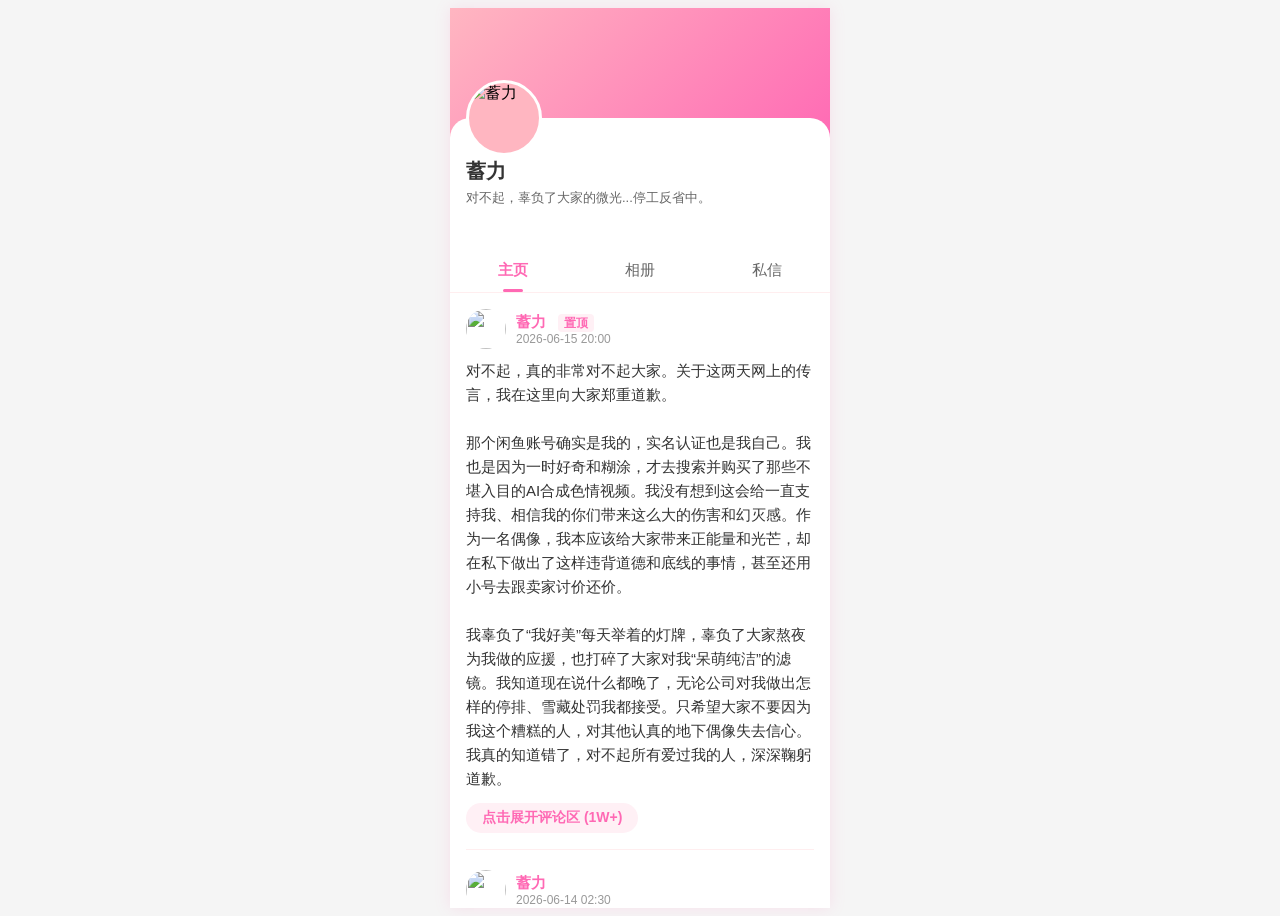
==== index.html @ 837186ea "Add files via upload" ====
<!DOCTYPE html>
<html lang="zh-CN">
<head>
<meta charset="UTF-8">
<meta name="viewport" content="width=device-width, initial-scale=1.0, maximum-scale=1.0, user-scalable=no">
<title>蓄力的微博 - 塌房记录</title>
<style>
    /* ================= CSS 重置与隔离 ================= */
    .xl-app * {
        box-sizing: border-box;
        margin: 0;
        padding: 0;
        font-family: -apple-system, BlinkMacSystemFont, "Segoe UI", Roboto, Helvetica, Arial, sans-serif;
        -webkit-tap-highlight-color: transparent;
    }

    body {
        background-color: #f5f5f5;
        display: flex;
        justify-content: center;
    }

    /* ================= 核心容器 ================= */
    .xl-app {
        width: 100%;
        max-width: 380px;
        min-width: 360px;
        height: 100vh;
        background-color: #ffffff;
        position: relative;
        overflow-y: auto;
        overflow-x: hidden;
        box-shadow: 0 0 15px rgba(255, 105, 180, 0.15);
    }

    /* 自定义滚动条 */
    .xl-app::-webkit-scrollbar {
        width: 6px;
    }
    .xl-app::-webkit-scrollbar-track {
        background: #fff0f5;
    }
    .xl-app::-webkit-scrollbar-thumb {
        background: #ffb6c1;
        border-radius: 4px;
    }

    /* 隐藏用于状态切换的 Radio */
    .xl-state-input {
        display: none;
    }

    /* ================= 头部信息 ================= */
    .xl-header {
        position: relative;
        background: linear-gradient(135deg, #ffb6c1, #ff69b4);
        height: 140px;
    }
    .xl-profile-info {
        padding: 0 16px;
        position: relative;
        top: -30px;
        background: #fff;
        border-radius: 20px 20px 0 0;
        padding-top: 40px;
    }
    .xl-avatar {
        width: 76px;
        height: 76px;
        border-radius: 50%;
        border: 3px solid #fff;
        position: absolute;
        top: -38px;
        left: 16px;
        object-fit: cover;
        background-color: #ffb6c1;
    }
    .xl-name {
        font-size: 20px;
        font-weight: bold;
        color: #333;
        margin-bottom: 4px;
    }
    .xl-bio {
        font-size: 13px;
        color: #666;
        margin-bottom: 12px;
    }

    /* ================= 导航栏 ================= */
    .xl-nav {
        display: flex;
        border-bottom: 1px solid #ffeeef;
        position: sticky;
        top: 0;
        background: #fff;
        z-index: 100;
    }
    .xl-nav label {
        flex: 1;
        text-align: center;
        padding: 12px 0;
        font-size: 15px;
        color: #666;
        cursor: pointer;
        position: relative;
    }
    
    /* Tab 切换逻辑 */
    #xl-tab-home:checked ~ .xl-nav label[for="xl-tab-home"],
    #xl-tab-gallery:checked ~ .xl-nav label[for="xl-tab-gallery"],
    #xl-tab-dms:checked ~ .xl-nav label[for="xl-tab-dms"] {
        color: #ff69b4;
        font-weight: bold;
    }
    #xl-tab-home:checked ~ .xl-nav label[for="xl-tab-home"]::after,
    #xl-tab-gallery:checked ~ .xl-nav label[for="xl-tab-gallery"]::after,
    #xl-tab-dms:checked ~ .xl-nav label[for="xl-tab-dms"]::after {
        content: '';
        position: absolute;
        bottom: 0;
        left: 50%;
        transform: translateX(-50%);
        width: 20px;
        height: 3px;
        background-color: #ff69b4;
        border-radius: 2px;
    }

    .xl-view { display: none; padding: 16px; }
    #xl-tab-home:checked ~ .xl-view-home { display: block; }
    #xl-tab-gallery:checked ~ .xl-view-gallery { display: block; }
    #xl-tab-dms:checked ~ .xl-view-dms { display: block; }

    /* ================= 帖子样式 ================= */
    .xl-post {
        margin-bottom: 20px;
        border-bottom: 1px solid #ffeeef;
        padding-bottom: 16px;
    }
    .xl-post-header {
        display: flex;
        align-items: center;
        margin-bottom: 10px;
    }
    .xl-post-avatar {
        width: 40px;
        height: 40px;
        border-radius: 50%;
        margin-right: 10px;
        object-fit: cover;
    }
    .xl-post-meta {
        display: flex;
        flex-direction: column;
    }
    .xl-post-name {
        font-size: 15px;
        font-weight: bold;
        color: #ff69b4;
    }
    .xl-post-time {
        font-size: 12px;
        color: #999;
    }
    .xl-post-top-tag {
        color: #ff69b4;
        font-size: 12px;
        background: #fff0f5;
        padding: 2px 6px;
        border-radius: 4px;
        margin-left: 8px;
    }
    .xl-post-content {
        font-size: 15px;
        color: #333;
        line-height: 1.6;
        margin-bottom: 12px;
        white-space: pre-wrap;
    }

    /* ================= 评论区样式 ================= */
    .xl-comments-wrapper {
        margin-top: 10px;
    }
    .xl-comments-wrapper summary {
        display: inline-block;
        color: #ff69b4;
        font-size: 14px;
        cursor: pointer;
        list-style: none;
        padding: 6px 16px;
        background: #fff0f5;
        border-radius: 15px;
        font-weight: bold;
    }
    .xl-comments-wrapper summary::-webkit-details-marker {
        display: none;
    }
    .xl-comment-list {
        margin-top: 12px;
        background: #fafafa;
        border-radius: 8px;
        padding: 12px;
    }
    .xl-comment-item {
        display: flex;
        margin-bottom: 12px;
    }
    .xl-comment-item:last-child {
        margin-bottom: 0;
    }
    .xl-c-avatar {
        width: 32px;
        height: 32px;
        border-radius: 50%;
        margin-right: 8px;
        flex-shrink: 0;
    }
    .xl-c-content {
        flex: 1;
    }
    .xl-c-name {
        font-size: 13px;
        color: #555;
        font-weight: bold;
        margin-bottom: 4px;
    }
    .xl-c-text {
        font-size: 14px;
        color: #333;
        line-height: 1.4;
    }
    .xl-c-reply {
        margin-top: 6px;
        background: #fff;
        padding: 8px;
        border-radius: 6px;
        border-left: 3px solid #ffb6c1;
    }
    .xl-c-reply-name {
        font-size: 12px;
        color: #ff69b4;
        font-weight: bold;
    }
    .xl-c-reply-text {
        font-size: 13px;
        color: #444;
    }
    
    /* 粉丝头像颜色 */
    .xl-bg-1 { background-color: #ff9999; }
    .xl-bg-2 { background-color: #99ccff; }
    .xl-bg-3 { background-color: #cc99ff; }
    .xl-bg-4 { background-color: #99ffcc; }
    .xl-bg-5 { background-color: #ffcc99; }
    .xl-bg-6 { background-color: #ff99cc; }
    .xl-bg-7 { background-color: #c0c0c0; }

    /* ================= 相册样式 ================= */
    .xl-gallery-grid {
        display: grid;
        grid-template-columns: repeat(2, 1fr);
        gap: 10px;
    }
    .xl-gallery-img {
        width: 100%;
        aspect-ratio: 1 / 1;
        object-fit: cover;
        border-radius: 8px;
        box-shadow: 0 2px 5px rgba(0,0,0,0.1);
    }

    /* ================= 私信样式 ================= */
    .xl-dm-list {
        display: flex;
        flex-direction: column;
        gap: 16px;
    }
    .xl-dm-item {
        display: flex;
        align-items: flex-start;
    }
    .xl-dm-avatar {
        width: 40px;
        height: 40px;
        border-radius: 50%;
        margin-right: 12px;
        flex-shrink: 0;
    }
    .xl-dm-bubble {
        background: #fff0f5;
        padding: 10px 14px;
        border-radius: 0 16px 16px 16px;
        font-size: 14px;
        color: #333;
        max-width: 80%;
        line-height: 1.5;
        word-break: break-all;
    }
    .xl-dm-name {
        font-size: 12px;
        color: #999;
        margin-bottom: 4px;
    }
</style>
</head>
<body>

<div class="xl-app">
    <!-- 状态控制 (无JS实现Tab) -->
    <input type="radio" name="xl-tab" id="xl-tab-home" class="xl-state-input" checked>
    <input type="radio" name="xl-tab" id="xl-tab-gallery" class="xl-state-input">
    <input type="radio" name="xl-tab" id="xl-tab-dms" class="xl-state-input">

    <!-- 头部 -->
    <header class="xl-header"></header>
    <div class="xl-profile-info">
        <img src="https://i.postimg.cc/mrmx6s3d/IMG-1349.jpg" alt="蓄力" class="xl-avatar">
        <div class="xl-name">蓄力</div>
        <div class="xl-bio">对不起，辜负了大家的微光...停工反省中。</div>
    </div>

    <!-- 导航 -->
    <nav class="xl-nav">
        <label for="xl-tab-home">主页</label>
        <label for="xl-tab-gallery">相册</label>
        <label for="xl-tab-dms">私信</label>
    </nav>

    <!-- ================= 主页视图 ================= -->
    <main class="xl-view xl-view-home">
        
        <!-- 帖子 1 (置顶：正式道歉) -->
        <article class="xl-post">
            <div class="xl-post-header">
                <img src="https://i.postimg.cc/mrmx6s3d/IMG-1349.jpg" class="xl-post-avatar">
                <div class="xl-post-meta">
                    <div class="xl-post-name">蓄力 <span class="xl-post-top-tag">置顶</span></div>
                    <div class="xl-post-time">2026-06-15 20:00</div>
                </div>
            </div>
            <div class="xl-post-content">对不起，真的非常对不起大家。关于这两天网上的传言，我在这里向大家郑重道歉。

那个闲鱼账号确实是我的，实名认证也是我自己。我也是因为一时好奇和糊涂，才去搜索并购买了那些不堪入目的AI合成色情视频。我没有想到这会给一直支持我、相信我的你们带来这么大的伤害和幻灭感。作为一名偶像，我本应该给大家带来正能量和光芒，却在私下做出了这样违背道德和底线的事情，甚至还用小号去跟卖家讨价还价。

我辜负了“我好美”每天举着的灯牌，辜负了大家熬夜为我做的应援，也打碎了大家对我“呆萌纯洁”的滤镜。我知道现在说什么都晚了，无论公司对我做出怎样的停排、雪藏处罚我都接受。只希望大家不要因为我这个糟糕的人，对其他认真的地下偶像失去信心。我真的知道错了，对不起所有爱过我的人，深深鞠躬道歉。</div>
            <details class="xl-comments-wrapper">
                <summary>点击展开评论区 (1W+)</summary>
                <div class="xl-comment-list">
                    <div class="xl-comment-item"><div class="xl-c-avatar xl-bg-1"></div><div class="xl-c-content"><div class="xl-c-name">我好美</div><div class="xl-c-text">我真的要吐了。我在你身上花了几万块打投买周边，你用我给的钱去闲鱼买AI黄片？你对得起我一口一个“女儿”地叫你吗？！退钱！</div>
                        <div class="xl-c-reply"><div class="xl-c-reply-name">蓄力 回复：</div><div class="xl-c-reply-text">对不起妈妈...对不起...你要骂我怎么骂都行，不要气坏了身体。</div></div>
                    </div></div>
                    <div class="xl-comment-item"><div class="xl-c-avatar xl-bg-2"></div><div class="xl-c-content"><div class="xl-c-name">水青青</div><div class="xl-c-text">落差太大了。台上说着最纯情的话，台下在闲鱼买那种东西还跟人说“有没有更刺激的”。蓄力，你让我觉得很陌生，我们就到此为止吧。</div>
                        <div class="xl-c-reply"><div class="xl-c-reply-name">蓄力 回复：</div><div class="xl-c-reply-text">青青别走好不好...我真的只是一时糊涂，求求你们再给我一次机会...</div></div>
                    </div></div>
                    <div class="xl-comment-item"><div class="xl-c-avatar xl-bg-3"></div><div class="xl-c-content"><div class="xl-c-name">少娚逼</div><div class="xl-c-text">哎哟老婆，其实买点这种东西也没啥，食色性也嘛！你买了啥发我一份呗，咱们一起探讨探讨？嘿嘿嘿。</div></div></div>
                    <div class="xl-comment-item"><div class="xl-c-avatar xl-bg-4"></div><div class="xl-c-content"><div class="xl-c-name">我想你的时候也掉眼泪了呀</div><div class="xl-c-text">我看着你以前写的那些小作文，我现在真的眼泪掉下来了。原来都是假的，你的真诚和干净全都是演出来的，太恶心了。</div></div></div>
                    <div class="xl-comment-item"><div class="xl-c-avatar xl-bg-5"></div><div class="xl-c-content"><div class="xl-c-name">吃瓜群众</div><div class="xl-c-text">哈哈哈哈年度最大笑话：呆萌地下小偶像深夜闲鱼狂购AI小黄片。</div></div></div>
                    <div class="xl-comment-item"><div class="xl-c-avatar xl-bg-6"></div><div class="xl-c-content"><div class="xl-c-name">路人甲</div><div class="xl-c-text">这人设崩塌得够彻底的，建议直接转型去暗黑界出道吧，反正都喜欢这口。</div></div></div>
                    <div class="xl-comment-item"><div class="xl-c-avatar xl-bg-7"></div><div class="xl-c-content"><div class="xl-c-name">影子</div><div class="xl-c-text">我就说我上次在地铁上看到你在看什么奇怪的视频，原来是自己花钱买的啊？你平时装得多清纯，骨子里就有多烂。</div></div></div>
                    <div class="xl-comment-item"><div class="xl-c-avatar xl-bg-1"></div><div class="xl-c-content"><div class="xl-c-name">曾经爱过</div><div class="xl-c-text">昨天还在为你打榜，今天你给我看这个。取关了，江湖不见。</div></div></div>
                    <div class="xl-comment-item"><div class="xl-c-avatar xl-bg-2"></div><div class="xl-c-content"><div class="xl-c-name">偶像观察员</div><div class="xl-c-text">买违禁色情物品，这已经不仅仅是偶像失格了，是在违法的边缘试探。封杀吧。</div></div></div>
                    <div class="xl-comment-item"><div class="xl-c-avatar xl-bg-3"></div><div class="xl-c-content"><div class="xl-c-name">大无语事件</div><div class="xl-c-text">还好奇？都连着买了三次不同的资源包了，这叫好奇？编借口也编得像样点。</div>
                        <div class="xl-c-reply"><div class="xl-c-reply-name">蓄力 回复：</div><div class="xl-c-reply-text">我不反驳了，都是我的错，我接受所有的批评。</div></div>
                    </div></div>
                </div>
            </details>
        </article>

        <!-- 帖子 2 (深夜崩溃) -->
        <article class="xl-post">
            <div class="xl-post-header">
                <img src="https://i.postimg.cc/mrmx6s3d/IMG-1349.jpg" class="xl-post-avatar">
                <div class="xl-post-meta">
                    <div class="xl-post-name">蓄力</div>
                    <div class="xl-post-time">2026-06-14 02:30</div>
                </div>
            </div>
            <div class="xl-post-content">这两天我把自己死死地关在房间里，看着后台不断掉落的粉丝数，看着私信里大家对我的失望和谩骂，眼泪根本止不住。我知道这一切都是我咎由自取，是我亲手毁了我们之间的约定，把自己的前途作没了。

我看着墙上贴满的大家写给我的信，看着那些说要“永远双向奔赴”、“你最纯洁”的字眼，我觉得自己简直是个不可原谅的罪人。为什么我会因为那一瞬间的好奇心，犯下这么愚蠢、这么丢人的错误？如果能重来一次，我宁愿把闲鱼卸载一万遍，也绝对不会点开那个卖家的链接。我现在连看镜子里的自己都觉得恶心，真的对不起，我还配做你们的蓄力吗？</div>
            <details class="xl-comments-wrapper">
                <summary>点击展开评论区 (8000+)</summary>
                <div class="xl-comment-list">
                    <div class="xl-comment-item"><div class="xl-c-avatar xl-bg-1"></div><div class="xl-c-content"><div class="xl-c-name">我好美</div><div class="xl-c-text">别卖惨了！你哭是因为觉得抱歉，还是因为事情败露赚不到钱了？我现在回想我夸你纯洁我都觉得反胃。</div></div></div>
                    <div class="xl-comment-item"><div class="xl-c-avatar xl-bg-4"></div><div class="xl-c-content"><div class="xl-c-name">我想你的时候也掉眼泪了呀</div><div class="xl-c-text">你已经不配了。别拿我们的信来道德绑架了，把信烧了吧，留着嫌脏。</div>
                        <div class="xl-c-reply"><div class="xl-c-reply-name">蓄力 回复：</div><div class="xl-c-reply-text">不要...我会好好收着的，这是我唯一剩下的东西了...对不起...</div></div>
                    </div></div>
                    <div class="xl-comment-item"><div class="xl-c-avatar xl-bg-2"></div><div class="xl-c-content"><div class="xl-c-name">水青青</div><div class="xl-c-text">别哭了，自己做的事自己承担后果，成年人了该懂点事了。</div></div></div>
                    <div class="xl-comment-item"><div class="xl-c-avatar xl-bg-3"></div><div class="xl-c-content"><div class="xl-c-name">少娚逼</div><div class="xl-c-text">老婆别哭！我不嫌弃你！大不了以后不当偶像了，跟我过呗，我养你啊！</div></div></div>
                    <div class="xl-comment-item"><div class="xl-c-avatar xl-bg-5"></div><div class="xl-c-content"><div class="xl-c-name">看热闹不嫌事大</div><div class="xl-c-text">早知今日何必当初，买资源的时候不挺开心的吗？还给卖家五星好评呢。</div>
                        <div class="xl-c-reply"><div class="xl-c-reply-name">蓄力 回复：</div><div class="xl-c-reply-text">别说了求求你别说了...</div></div>
                    </div></div>
                    <div class="xl-comment-item"><div class="xl-c-avatar xl-bg-6"></div><div class="xl-c-content"><div class="xl-c-name">无语子</div><div class="xl-c-text">真是小刀扎屁股，开了眼了。追星这么多年第一次见因为买黄片塌房的爱豆。</div></div></div>
                    <div class="xl-comment-item"><div class="xl-c-avatar xl-bg-7"></div><div class="xl-c-content"><div class="xl-c-name">尾行者</div><div class="xl-c-text">你现在哭的样子一定很可怜，真想亲眼看看。门锁好哦。</div></div></div>
                    <div class="xl-comment-item"><div class="xl-c-avatar xl-bg-1"></div><div class="xl-c-content"><div class="xl-c-name">脱粉回踩第一人</div><div class="xl-c-text">不仅卸载闲鱼，你干脆把微博也卸载退圈吧，看到你就觉得膈应。</div></div></div>
                    <div class="xl-comment-item"><div class="xl-c-avatar xl-bg-2"></div><div class="xl-c-content"><div class="xl-c-name">路过</div><div class="xl-c-text">鳄鱼的眼泪罢了，被抓包了才知道错，没被发现估计还在偷偷买。</div></div></div>
                    <div class="xl-comment-item"><div class="xl-c-avatar xl-bg-3"></div><div class="xl-c-content"><div class="xl-c-name">理智吃瓜</div><div class="xl-c-text">所以到底买的谁的AI换脸视频？有没有知情人透露一下？</div></div></div>
                </div>
            </details>
        </article>

        <!-- 帖子 3 (早期的辟谣挣扎 - 沦为笑柄) -->
        <article class="xl-post">
            <div class="xl-post-header">
                <img src="https://i.postimg.cc/mrmx6s3d/IMG-1349.jpg" class="xl-post-avatar">
                <div class="xl-post-meta">
                    <div class="xl-post-name">蓄力</div>
                    <div class="xl-post-time">2026-06-13 10:15</div>
                </div>
            </div>
            <div class="xl-post-content">大家不要相信网上的谣言！！那个闲鱼账号虽然是我的手机号注册的，但早就借给以前的一个素人朋友用了，我根本不知道他在上面买了什么！

我每天都在练习室练舞练到半夜，连睡觉的时间都不够，哪里有闲情逸致去买那种什么违规的AI视频啊！请大家相信我，清者自清，我已经联系公司法务准备起诉造谣和泄露隐私的人了！我绝对不会让那些别有用心的人破坏我们之间的信任！大家不要被带节奏了呜呜呜，等我的律师函！</div>
            <details class="xl-comments-wrapper">
                <summary>点击展开评论区 (1.2W+)</summary>
                <div class="xl-comment-list">
                    <div class="xl-comment-item"><div class="xl-c-avatar xl-bg-5"></div><div class="xl-c-content"><div class="xl-c-name">打脸狂魔</div><div class="xl-c-text">哈哈哈哈再来看看这条微博，支付宝实名认证截图都爆出来了，还在“无中生友”呢？</div></div></div>
                    <div class="xl-comment-item"><div class="xl-c-avatar xl-bg-1"></div><div class="xl-c-content"><div class="xl-c-name">我好美</div><div class="xl-c-text">你发这条微博的时候，我还在粉丝群里拼命跟别人吵架维护你。结果你把我当傻子耍，骗子！</div>
                        <div class="xl-c-reply"><div class="xl-c-reply-name">蓄力 回复：</div><div class="xl-c-reply-text">对不起当时我太害怕了，我不敢承认，我怕失去你们...</div></div>
                    </div></div>
                    <div class="xl-comment-item"><div class="xl-c-avatar xl-bg-2"></div><div class="xl-c-content"><div class="xl-c-name">水青青</div><div class="xl-c-text">做错事不可怕，可怕的是做错事还要满口谎言。你的律师函呢？发出来看看啊。</div></div></div>
                    <div class="xl-comment-item"><div class="xl-c-avatar xl-bg-4"></div><div class="xl-c-content"><div class="xl-c-name">我想你的时候也掉眼泪了呀</div><div class="xl-c-text">亏我还信了你，连夜帮你控评举报黑子。你太让我恶心了，撒谎精！</div></div></div>
                    <div class="xl-comment-item"><div class="xl-c-avatar xl-bg-3"></div><div class="xl-c-content"><div class="xl-c-name">少娚逼</div><div class="xl-c-text">老婆别装啦，买就买了嘛，下次我送你资源，不用花钱买！</div></div></div>
                    <div class="xl-comment-item"><div class="xl-c-avatar xl-bg-6"></div><div class="xl-c-content"><div class="xl-c-name">乐子人</div><div class="xl-c-text">“连睡觉的时间都不够”，确实不够，都用来熬夜看片了。</div>
                        <div class="xl-c-reply"><div class="xl-c-reply-name">蓄力 回复：</div><div class="xl-c-reply-text">别骂了...我已经被公司停掉所有通告了...</div></div>
                    </div></div>
                    <div class="xl-comment-item"><div class="xl-c-avatar xl-bg-7"></div><div class="xl-c-content"><div class="xl-c-name">吃瓜网友</div><div class="xl-c-text">求锤得锤的典范，这就是地下爱豆的公关水平吗，笑死我了。</div></div></div>
                    <div class="xl-comment-item"><div class="xl-c-avatar xl-bg-1"></div><div class="xl-c-content"><div class="xl-c-name">法务部</div><div class="xl-c-text">公司法务：别cue我，我可不想接这种丢人的案子。</div></div></div>
                    <div class="xl-comment-item"><div class="xl-c-avatar xl-bg-2"></div><div class="xl-c-content"><div class="xl-c-name">真诚又滚烫</div><div class="xl-c-text">“我对大家的喜欢真诚又滚烫” ——指对AI黄片的喜欢真诚又滚烫。</div></div></div>
                    <div class="xl-comment-item"><div class="xl-c-avatar xl-bg-3"></div><div class="xl-c-content"><div class="xl-c-name">打假办</div><div class="xl-c-text">这篇可以入选本年度翻车现场Top10了。</div></div></div>
                </div>
            </details>
        </article>

        <!-- 帖子 4 (恼羞成怒) -->
        <article class="xl-post">
            <div class="xl-post-header">
                <img src="https://i.postimg.cc/mrmx6s3d/IMG-1349.jpg" class="xl-post-avatar">
                <div class="xl-post-meta">
                    <div class="xl-post-name">蓄力</div>
                    <div class="xl-post-time">2026-06-13 22:40</div>
                </div>
            </div>
            <div class="xl-post-content">虽然我做错了事我认，但是那个在闲鱼上故意把交易记录和我的收货信息截图发到豆瓣、贴吧曝光的卖家，你真的有心吗？！

买卖本来是双方的事情，你卖那种违规的AI生成视频本来就是违法的，现在为了博眼球赚流量，居然把客户的隐私全部挂到网上公开处刑！我已经受到惩罚了，我的偶像生涯全毁了，你满意了吗？大家骂我我可以接受，因为我确实买错了东西，但这种恶意曝光隐私的行为难道就活该被全网叫好吗？我真的要崩溃了，凭什么只骂我一个人！</div>
            <details class="xl-comments-wrapper">
                <summary>点击展开评论区 (9000+)</summary>
                <div class="xl-comment-list">
                    <div class="xl-comment-item"><div class="xl-c-avatar xl-bg-5"></div><div class="xl-c-content"><div class="xl-c-name">吃瓜路人</div><div class="xl-c-text">哟，急了急了。自己买黄片被爆出来，不去反思自己，反而怪卖家没替你保密？</div></div></div>
                    <div class="xl-comment-item"><div class="xl-c-avatar xl-bg-1"></div><div class="xl-c-content"><div class="xl-c-name">我好美</div><div class="xl-c-text">你还在狡辩什么啊！如果不是卖家爆出来，你是不是打算一辈子骗我们？你这不知悔改的态度真让我寒心。</div>
                        <div class="xl-c-reply"><div class="xl-c-reply-name">蓄力 回复：</div><div class="xl-c-reply-text">我没有狡辩，我只是觉得泄露隐私也很过分...对不起，我不说话了。</div></div>
                    </div></div>
                    <div class="xl-comment-item"><div class="xl-c-avatar xl-bg-2"></div><div class="xl-c-content"><div class="xl-c-name">水青青</div><div class="xl-c-text">你毁掉的不是偶像生涯，是你自己的人格。别试图转移视线了，很难看。</div></div></div>
                    <div class="xl-comment-item"><div class="xl-c-avatar xl-bg-6"></div><div class="xl-c-content"><div class="xl-c-name">正义网友</div><div class="xl-c-text">卖家违法可以报警抓他，你买这种东西被挂出来叫活该。公众人物连这点觉悟都没有吗？</div></div></div>
                    <div class="xl-comment-item"><div class="xl-c-avatar xl-bg-3"></div><div class="xl-c-content"><div class="xl-c-name">少娚逼</div><div class="xl-c-text">支持老婆报警抓卖家！老婆受委屈了，让那逼赔钱！</div></div></div>
                    <div class="xl-comment-item"><div class="xl-c-avatar xl-bg-4"></div><div class="xl-c-content"><div class="xl-c-name">我想你的时候也掉眼泪了呀</div><div class="xl-c-text">你知不知道因为你这番话，那些黑子笑得更大声了？你闭嘴吧，给自己留最后一点体面。</div>
                        <div class="xl-c-reply"><div class="xl-c-reply-name">蓄力 回复：</div><div class="xl-c-reply-text">...好，我闭嘴。</div></div>
                    </div></div>
                    <div class="xl-comment-item"><div class="xl-c-avatar xl-bg-7"></div><div class="xl-c-content"><div class="xl-c-name">暗影</div><div class="xl-c-text">你的收货地址我都存下来了哦，原来你就住在那边，真近呢。</div></div></div>
                    <div class="xl-comment-item"><div class="xl-c-avatar xl-bg-1"></div><div class="xl-c-content"><div class="xl-c-name">大白眼</div><div class="xl-c-text">卖家当然要抓，但你也别把自己塑造成受害者，老鼠跌进茅坑，谁也别嫌谁臭。</div></div></div>
                    <div class="xl-comment-item"><div class="xl-c-avatar xl-bg-2"></div><div class="xl-c-content"><div class="xl-c-name">笑死</div><div class="xl-c-text">这就是“默默蓄力”吗？蓄力买片被抓包后无能狂怒，太好笑了。</div></div></div>
                    <div class="xl-comment-item"><div class="xl-c-avatar xl-bg-3"></div><div class="xl-c-content"><div class="xl-c-name">脱粉快乐</div><div class="xl-c-text">当初瞎了眼喜欢你，现在多看一眼你这副破防的嘴脸都觉得晦气。</div></div></div>
                </div>
            </details>
        </article>

        <!-- 帖子 5 (乞求原谅) -->
        <article class="xl-post">
            <div class="xl-post-header">
                <img src="https://i.postimg.cc/mrmx6s3d/IMG-1349.jpg" class="xl-post-avatar">
                <div class="xl-post-meta">
                    <div class="xl-post-name">蓄力</div>
                    <div class="xl-post-time">2026-06-14 20:10</div>
                </div>
            </div>
            <div class="xl-post-content">今天本来应该是剧场公演的日子，按照原计划，我会穿着那套新定制的粉色打歌服，给大家跳新学的宅舞。可是现在，剧场通告被无限期取消了，我只能一个人坐在黑漆漆的练习室地板上。

我翻出了“水青青”上个月给我写的那封长信，里面说“蓄力是永远纯洁温暖的小光亮”。对不起，光亮熄灭了，而且里面其实满是不堪。我还能有机会弥补吗？如果我以后拼了命地练舞、拼了命地唱歌，用一辈子的时间去赎罪，用更真诚的态度去面对舞台，你们还能回到我身边，再看一次我的舞台吗？哪怕是在最偏僻的角落也好...</div>
            <details class="xl-comments-wrapper">
                <summary>点击展开评论区 (5000+)</summary>
                <div class="xl-comment-list">
                    <div class="xl-comment-item"><div class="xl-c-avatar xl-bg-2"></div><div class="xl-c-content"><div class="xl-c-name">水青青</div><div class="xl-c-text">别再提我写的信了，我现在觉得那封信就像个笑话。破镜不能重圆，你毁了所有信任，放过我们吧，也放过你自己。</div>
                        <div class="xl-c-reply"><div class="xl-c-reply-name">蓄力 回复：</div><div class="xl-c-reply-text">对不起...我知道了，我不会再打扰你了，祝你以后一切都好...</div></div>
                    </div></div>
                    <div class="xl-comment-item"><div class="xl-c-avatar xl-bg-1"></div><div class="xl-c-content"><div class="xl-c-name">我好美</div><div class="xl-c-text">不可能了。我一想到你穿着打歌服在台上笑，背地里却在看那种视频，我就觉得毛骨悚然。我不会再去了。</div></div></div>
                    <div class="xl-comment-item"><div class="xl-c-avatar xl-bg-4"></div><div class="xl-c-content"><div class="xl-c-name">我想你的时候也掉眼泪了呀</div><div class="xl-c-text">回不去了。双向奔赴是个童话，而你是个骗子。再见，蓄力。</div></div></div>
                    <div class="xl-comment-item"><div class="xl-c-avatar xl-bg-3"></div><div class="xl-c-content"><div class="xl-c-name">少娚逼</div><div class="xl-c-text">老婆在哪跳？就算是在天桥底下跳宅舞我也去看！穿那套粉色的！</div></div></div>
                    <div class="xl-comment-item"><div class="xl-c-avatar xl-bg-5"></div><div class="xl-c-content"><div class="xl-c-name">吃瓜小能手</div><div class="xl-c-text">还想着复出呢？现在的劣迹艺人门槛这么低了吗？</div></div></div>
                    <div class="xl-comment-item"><div class="xl-c-avatar xl-bg-6"></div><div class="xl-c-content"><div class="xl-c-name">地下偶像观察站</div><div class="xl-c-text">公司内部消息说你已经被劝退了，别搁这自我感动了，收拾铺盖走人吧。</div>
                        <div class="xl-c-reply"><div class="xl-c-reply-name">蓄力 回复：</div><div class="xl-c-reply-text">还在争取...我真的不想放弃舞台。</div></div>
                    </div></div>
                    <div class="xl-comment-item"><div class="xl-c-avatar xl-bg-7"></div><div class="xl-c-content"><div class="xl-c-name">私生饭C</div><div class="xl-c-text">你不登台也没关系，我会一直在你身边看着你的，一直一直。</div></div></div>
                    <div class="xl-comment-item"><div class="xl-c-avatar xl-bg-1"></div><div class="xl-c-content"><div class="xl-c-name">清醒一点</div><div class="xl-c-text">业务能力本来就不行，现在人设又崩了，你拿什么让人原谅？拿你买的资源吗？</div></div></div>
                    <div class="xl-comment-item"><div class="xl-c-avatar xl-bg-2"></div><div class="xl-c-content"><div class="xl-c-name">路人乙</div><div class="xl-c-text">找个厂上班吧，别当爱豆了，真不合适。</div></div></div>
                    <div class="xl-comment-item"><div class="xl-c-avatar xl-bg-3"></div><div class="xl-c-content"><div class="xl-c-name">别恶心人</div><div class="xl-c-text">别再写这种假惺惺的小作文了，恶心透顶。</div></div></div>
                </div>
            </details>
        </article>

        <!-- 帖子 6 (塌房前的伏笔日常 - 沦为地狱笑话) -->
        <article class="xl-post">
            <div class="xl-post-header">
                <img src="https://i.postimg.cc/mrmx6s3d/IMG-1349.jpg" class="xl-post-avatar">
                <div class="xl-post-meta">
                    <div class="xl-post-name">蓄力</div>
                    <div class="xl-post-time">2026-06-11 18:30</div>
                </div>
            </div>
            <div class="xl-post-content">嘿嘿，最近在闲鱼上淘到了超级有意思的好东西！卖家说特别神奇，而且是最新AI高科技哦！

作为一个走在时代前沿的地下小偶像，当然要紧跟潮流学习一下啦！等我收到货研究明白了，就在直播的时候跟大家好好分享一下我的“学习成果”！大家期待一下吧~顺便问问大家，最近有没有什么好玩的新奇软件推荐呀？本网瘾少女急需精神食粮！</div>
            <details class="xl-comments-wrapper">
                <summary>点击展开评论区 (2W+)</summary>
                <div class="xl-comment-list">
                    <div class="xl-comment-item"><div class="xl-c-avatar xl-bg-5"></div><div class="xl-c-content"><div class="xl-c-name">考古观光团</div><div class="xl-c-text">哈哈哈哈特地来打卡这篇神级伏笔预言贴。原来“有意思的高科技”是AI换脸小黄片啊！</div></div></div>
                    <div class="xl-comment-item"><div class="xl-c-avatar xl-bg-6"></div><div class="xl-c-content"><div class="xl-c-name">时空旅行者</div><div class="xl-c-text">这就是你说的“学习成果”？直播的时候能不能投屏给大家一起学习学习？</div></div></div>
                    <div class="xl-comment-item"><div class="xl-c-avatar xl-bg-1"></div><div class="xl-c-content"><div class="xl-c-name">我好美</div><div class="xl-c-text">我现在看到这条微博，我简直想给自己两巴掌。我当时居然还在这里夸你懂事好学！！！</div>
                        <div class="xl-c-reply"><div class="xl-c-reply-name">蓄力 回复：</div><div class="xl-c-reply-text">对不起...当时只觉得好玩，没想到后果。我错了。</div></div>
                    </div></div>
                    <div class="xl-comment-item"><div class="xl-c-avatar xl-bg-2"></div><div class="xl-c-content"><div class="xl-c-name">水青青</div><div class="xl-c-text">原来你从这个时候就已经在瞒着我们做那种事了。甚至还敢堂而皇之地发出来炫耀，你胆子真大。</div></div></div>
                    <div class="xl-comment-item"><div class="xl-c-avatar xl-bg-4"></div><div class="xl-c-content"><div class="xl-c-name">我想你的时候也掉眼泪了呀</div><div class="xl-c-text">你精神食粮够独特的，太讽刺了。我们都被你骗得好苦。</div></div></div>
                    <div class="xl-comment-item"><div class="xl-c-avatar xl-bg-3"></div><div class="xl-c-content"><div class="xl-c-name">少娚逼</div><div class="xl-c-text">老婆的“学习成果”太棒了！果然走在时代前沿！期待直播教学！</div></div></div>
                    <div class="xl-comment-item"><div class="xl-c-avatar xl-bg-7"></div><div class="xl-c-content"><div class="xl-c-name">地狱笑话</div><div class="xl-c-text">网瘾少女急需精神食粮，于是反手买了一百个G的动作片，牛逼。</div></div></div>
                    <div class="xl-comment-item"><div class="xl-c-avatar xl-bg-1"></div><div class="xl-c-content"><div class="xl-c-name">纯路人</div><div class="xl-c-text">这篇千万别删，这就是今年内娱的最佳爆笑梗了。</div></div></div>
                    <div class="xl-comment-item"><div class="xl-c-avatar xl-bg-2"></div><div class="xl-c-content"><div class="xl-c-name">打假小斗士</div><div class="xl-c-text">还在立清纯呆萌人设，背地里玩得比谁都花，恶心心。</div></div></div>
                    <div class="xl-comment-item"><div class="xl-c-avatar xl-bg-3"></div><div class="xl-c-content"><div class="xl-c-name">吃瓜群众丙</div><div class="xl-c-text">今日份快乐源泉：等我研究明白了在直播分享。笑拉了。</div>
                        <div class="xl-c-reply"><div class="xl-c-reply-name">蓄力 回复：</div><div class="xl-c-reply-text">求求你们别骂了...不要再顶这条上去了。</div></div>
                    </div></div>
                </div>
            </details>
        </article>

        <!-- 帖子 7 (卑微挽留) -->
        <article class="xl-post">
            <div class="xl-post-header">
                <img src="https://i.postimg.cc/mrmx6s3d/IMG-1349.jpg" class="xl-post-avatar">
                <div class="xl-post-meta">
                    <div class="xl-post-name">蓄力</div>
                    <div class="xl-post-time">2026-06-15 12:00</div>
                </div>
            </div>
            <div class="xl-post-content">看到“我好美”站子黑头像宣布关站的那一刻，我感觉天都要塌下来了。

从我第一场只有三个观众的公演开始，你就一直在。你说过我是你最骄傲的女儿，你说过不管我多笨多慢，都会陪我走到万人体育场。现在你要走了，甚至不愿意多留一句话。我知道我买那种东西让你觉得很幻灭，让你觉得自己在支持一个变态，但我真的对你、对大家的心是真的啊！那些舞台上流的汗都是真的！求求你不要走好不好，如果连你都放弃我了，我就真的什么都没有了，我该怎么办啊...</div>
            <details class="xl-comments-wrapper">
                <summary>点击展开评论区 (6000+)</summary>
                <div class="xl-comment-list">
                    <div class="xl-comment-item"><div class="xl-c-avatar xl-bg-1"></div><div class="xl-c-content"><div class="xl-c-name">我好美</div><div class="xl-c-text">别叫我站长，我已经解散了后援会。我为你花了那么多钱，推掉了多少个人的休息时间，结果你回报我的是什么？你不需要我，你只需要去闲鱼买你的“精神食粮”。以后别再提我，很晦气。</div>
                        <div class="xl-c-reply"><div class="xl-c-reply-name">蓄力 回复：</div><div class="xl-c-reply-text">妈妈...真的不能再原谅我一次吗？我以后把所有账号交给你管好不好？</div></div>
                    </div></div>
                    <div class="xl-comment-item"><div class="xl-c-avatar xl-bg-4"></div><div class="xl-c-content"><div class="xl-c-name">我想你的时候也掉眼泪了呀</div><div class="xl-c-text">连美妈都走了，这个家算是彻底散了。你把最爱你的人伤得最深。</div></div></div>
                    <div class="xl-comment-item"><div class="xl-c-avatar xl-bg-2"></div><div class="xl-c-content"><div class="xl-c-name">水青青</div><div class="xl-c-text">每个人都要为自己的行为付出代价，成年人的世界没有那么多原谅。放手吧。</div></div></div>
                    <div class="xl-comment-item"><div class="xl-c-avatar xl-bg-3"></div><div class="xl-c-content"><div class="xl-c-name">少娚逼</div><div class="xl-c-text">她们走就走呗，大粉有什么了不起的，我还在呢老婆！咱俩相依为命！</div></div></div>
                    <div class="xl-comment-item"><div class="xl-c-avatar xl-bg-5"></div><div class="xl-c-content"><div class="xl-c-name">吃瓜网友</div><div class="xl-c-text">大粉提桶跑路咯~ 谁愿意给一个变态花钱啊，又不傻。</div></div></div>
                    <div class="xl-comment-item"><div class="xl-c-avatar xl-bg-6"></div><div class="xl-c-content"><div class="xl-c-name">理性分析</div><div class="xl-c-text">早知如此，何必当初。站姐都是花真金白银捧你的，被你这么一搞，钱全打水漂了，谁不恨你？</div></div></div>
                    <div class="xl-comment-item"><div class="xl-c-avatar xl-bg-7"></div><div class="xl-c-content"><div class="xl-c-name">跟踪狂</div><div class="xl-c-text">没关系哦，她们不要你了，我要。你今天在家哭得眼睛都肿了吧，我看到了。</div>
                        <div class="xl-c-reply"><div class="xl-c-reply-name">蓄力 回复：</div><div class="xl-c-reply-text">你到底是谁？别来烦我了！！！</div></div>
                    </div></div>
                    <div class="xl-comment-item"><div class="xl-c-avatar xl-bg-1"></div><div class="xl-c-content"><div class="xl-c-name">笑不活了</div><div class="xl-c-text">上演苦情戏了开始。你买片的时候怎么没想想大粉的心情？</div></div></div>
                    <div class="xl-comment-item"><div class="xl-c-avatar xl-bg-2"></div><div class="xl-c-content"><div class="xl-c-name">滚出娱乐圈</div><div class="xl-c-text">赶紧退圈吧，别搁这污染视线了，每天看着心烦。</div></div></div>
                    <div class="xl-comment-item"><div class="xl-c-avatar xl-bg-3"></div><div class="xl-c-content"><div class="xl-c-name">绝望的散粉</div><div class="xl-c-text">不仅是站长，我们也该走了。美好的记忆全毁了，再也不见。</div></div></div>
                </div>
            </details>
        </article>

        <!-- 帖子 8 (最终的Emo/退网暗示) -->
        <article class="xl-post">
            <div class="xl-post-header">
                <img src="https://i.postimg.cc/mrmx6s3d/IMG-1349.jpg" class="xl-post-avatar">
                <div class="xl-post-meta">
                    <div class="xl-post-name">蓄力</div>
                    <div class="xl-post-time">2026-06-16 03:00</div>
                </div>
            </div>
            <div class="xl-post-content">在这个地下偶像圈子里摸爬滚打了这么久，一直以为只要足够努力，总有一天能被更多人看到。没想到最后让我“一夜爆红”、全网皆知的，居然是因为闲鱼买AI黄片这种丢人的丑闻。

各大论坛都在吃我的瓜，热搜上甚至都有了词条，这大概是我这辈子热度最高的一天了，也是最讽刺的一天。我亲手把那个满怀梦想的自己杀死了，也亲手打碎了粉丝们对我的所有滤镜。可能我就根本不适合做一个偶像吧，带着一身洗不掉的污点，成了一个天大的笑话。以后该怎么在这个社会上活下去呢？大家都走吧，是我不配。再见了，我曾经的星光。</div>
            <details class="xl-comments-wrapper">
                <summary>点击展开评论区 (1.5W+)</summary>
                <div class="xl-comment-list">
                    <div class="xl-comment-item"><div class="xl-c-avatar xl-bg-2"></div><div class="xl-c-content"><div class="xl-c-name">水青青</div><div class="xl-c-text">这是我最后一次给你评论了。希望你退圈后好好做个普通人，学点规矩，别再做违法乱纪的事。永别。</div>
                        <div class="xl-c-reply"><div class="xl-c-reply-name">蓄力 回复：</div><div class="xl-c-reply-text">再见，谢谢你以前的照顾。</div></div>
                    </div></div>
                    <div class="xl-comment-item"><div class="xl-c-avatar xl-bg-1"></div><div class="xl-c-content"><div class="xl-c-name">我好美</div><div class="xl-c-text">赶紧注销账号吧，把买周边的钱退给我，我真的不想再看见你了。</div></div></div>
                    <div class="xl-comment-item"><div class="xl-c-avatar xl-bg-4"></div><div class="xl-c-content"><div class="xl-c-name">我想你的时候也掉眼泪了呀</div><div class="xl-c-text">心死了，再也不会追星了。你把我的热爱踩在脚底下摩擦，退圈是你最好的归宿。</div></div></div>
                    <div class="xl-comment-item"><div class="xl-c-avatar xl-bg-3"></div><div class="xl-c-content"><div class="xl-c-name">少娚逼</div><div class="xl-c-text">别退网啊老婆！你退网了我去哪里看你！那些黑粉骂你我帮你骂回去！</div>
                        <div class="xl-c-reply"><div class="xl-c-reply-name">蓄力 回复：</div><div class="xl-c-reply-text">够了，你也别来恶心我了，取关吧。</div></div>
                    </div></div>
                    <div class="xl-comment-item"><div class="xl-c-avatar xl-bg-5"></div><div class="xl-c-content"><div class="xl-c-name">黑粉终结者</div><div class="xl-c-text">恭喜达成成就：全网黑退圈。好走不送，记得卸载闲鱼哦。</div></div></div>
                    <div class="xl-comment-item"><div class="xl-c-avatar xl-bg-6"></div><div class="xl-c-content"><div class="xl-c-name">吃瓜群众</div><div class="xl-c-text">早点发这条微博多好，硬是狡辩了两天，把最后的脸面都丢光了。</div></div></div>
                    <div class="xl-comment-item"><div class="xl-c-avatar xl-bg-7"></div><div class="xl-c-content"><div class="xl-c-name">路过的神</div><div class="xl-c-text">确实，这种黑历史一辈子都洗不掉了，现实生活中要是被人认出来得多社死。</div></div></div>
                    <div class="xl-comment-item"><div class="xl-c-avatar xl-bg-1"></div><div class="xl-c-content"><div class="xl-c-name">活该</div><div class="xl-c-text">好死，终于滚了，早就看你不爽了，假纯情真变态。</div></div></div>
                    <div class="xl-comment-item"><div class="xl-c-avatar xl-bg-2"></div><div class="xl-c-content"><div class="xl-c-name">大快人心</div><div class="xl-c-text">今天真是美好的一天，劣迹艺人喜提退圈退网，撒花~</div></div></div>
                    <div class="xl-comment-item"><div class="xl-c-avatar xl-bg-3"></div><div class="xl-c-content"><div class="xl-c-name">曾经的打光人</div><div class="xl-c-text">灯牌我已经扔进垃圾桶了，你也一起进垃圾桶吧。</div></div></div>
                </div>
            </details>
        </article>
        
        <!-- 底部留白 -->
        <div style="height: 40px;"></div>
    </main>

    <!-- ================= 相册视图 ================= -->
    <main class="xl-view xl-view-gallery">
        <div class="xl-gallery-grid">
            <a href="https://i.postimg.cc/SxqNBm8k/IMG-1288.jpg" target="_blank">
                <img src="https://i.postimg.cc/SxqNBm8k/IMG-1288.jpg" class="xl-gallery-img" alt="相片1">
            </a>
            <a href="https://i.postimg.cc/cHKsRCq1/ai-retouch-20260518142653604.png" target="_blank">
                <img src="https://i.postimg.cc/cHKsRCq1/ai-retouch-20260518142653604.png" class="xl-gallery-img" alt="相片2">
            </a>
            <a href="https://i.postimg.cc/PJYT7751/IMG-1124.jpg" target="_blank">
                <img src="https://i.postimg.cc/PJYT7751/IMG-1124.jpg" class="xl-gallery-img" alt="相片3">
            </a>
        </div>
        <div style="text-align: center; margin-top: 20px; color: #999; font-size: 12px;">点击图片查看大图</div>
    </main>

    <!-- ================= 私信视图 ================= -->
    <main class="xl-view xl-view-dms">
        <div class="xl-dm-list">
            <div class="xl-dm-item">
                <div class="xl-dm-avatar xl-bg-1"></div>
                <div>
                    <div class="xl-dm-name">我好美</div>
                    <div class="xl-dm-bubble">别装死，把我上个月给你集资买礼物的5000块钱退给我，不然我要报警说你诈骗了。你这辈子都毁了！</div>
                </div>
            </div>
            <div class="xl-dm-item">
                <div class="xl-dm-avatar xl-bg-2"></div>
                <div>
                    <div class="xl-dm-name">水青青</div>
                    <div class="xl-dm-bubble">群我已经解散了，直拍视频也都删除了。希望你以后能端正三观，别再做这种事了，再也不见。</div>
                </div>
            </div>
            <div class="xl-dm-item">
                <div class="xl-dm-avatar xl-bg-3"></div>
                <div>
                    <div class="xl-dm-name">少娚逼</div>
                    <div class="xl-dm-bubble">老婆老婆，她们都骂你，我不骂你！你买的视频好不好看呀？发给我一份呗！或者你退圈来找我也行嘿嘿！</div>
                </div>
            </div>
            <div class="xl-dm-item">
                <div class="xl-dm-avatar xl-bg-4"></div>
                <div>
                    <div class="xl-dm-name">我想你的时候也掉眼泪了呀</div>
                    <div class="xl-dm-bubble">我真的把眼睛哭肿了，你怎么能这么骗我们？你知不知道我在同学面前夸了你多少次，现在他们都在笑我！</div>
                </div>
            </div>
            <div class="xl-dm-item">
                <div class="xl-dm-avatar xl-bg-7"></div>
                <div>
                    <div class="xl-dm-name">影子</div>
                    <div class="xl-dm-bubble">其实我早就偷看到你手机屏幕了，你现在不敢出门了吧？拉上粉色窗帘也没用哦，我知道你在里面哭。</div>
                </div>
            </div>
            <div class="xl-dm-item">
                <div class="xl-dm-avatar xl-bg-5"></div>
                <div>
                    <div class="xl-dm-name">吃瓜第一名</div>
                    <div class="xl-dm-bubble">老妹儿你太牛了，内娱买AI黄片塌房第一人，特地来私信打卡留念一下。</div>
                </div>
            </div>
            <div class="xl-dm-item">
                <div class="xl-dm-avatar xl-bg-6"></div>
                <div>
                    <div class="xl-dm-name">黑粉头子</div>
                    <div class="xl-dm-bubble">哈哈哈哈哈哈哈哈哈报应啊！早就看出你是个装纯的绿茶，现在原形毕露了吧？滚出娱乐圈！</div>
                </div>
            </div>
            <div class="xl-dm-item">
                <div class="xl-dm-avatar xl-bg-1"></div>
                <div>
                    <div class="xl-dm-name">草莓布丁</div>
                    <div class="xl-dm-bubble">我买的草莓蛋糕扔喂狗也不给你吃，恶心！吐了！把我的青春还给我！</div>
                </div>
            </div>
            <div class="xl-dm-item">
                <div class="xl-dm-avatar xl-bg-2"></div>
                <div>
                    <div class="xl-dm-name">公司法务部 (自称)</div>
                    <div class="xl-dm-bubble">因为你的恶劣违规行为，公司正准备单方面解约并要求赔偿违约金，请查看你的邮箱。</div>
                </div>
            </div>
            <div class="xl-dm-item">
                <div class="xl-dm-avatar xl-bg-7"></div>
                <div>
                    <div class="xl-dm-name">卖片小哥</div>
                    <div class="xl-dm-bubble">大妹子对不住啊，我也不知道你是明星，不小心截图发网上了。那啥...还需要新资源不？给你打五折。</div>
                </div>
            </div>
        </div>
        <div style="height: 40px;"></div>
    </main>

</div>

</body>
</html>
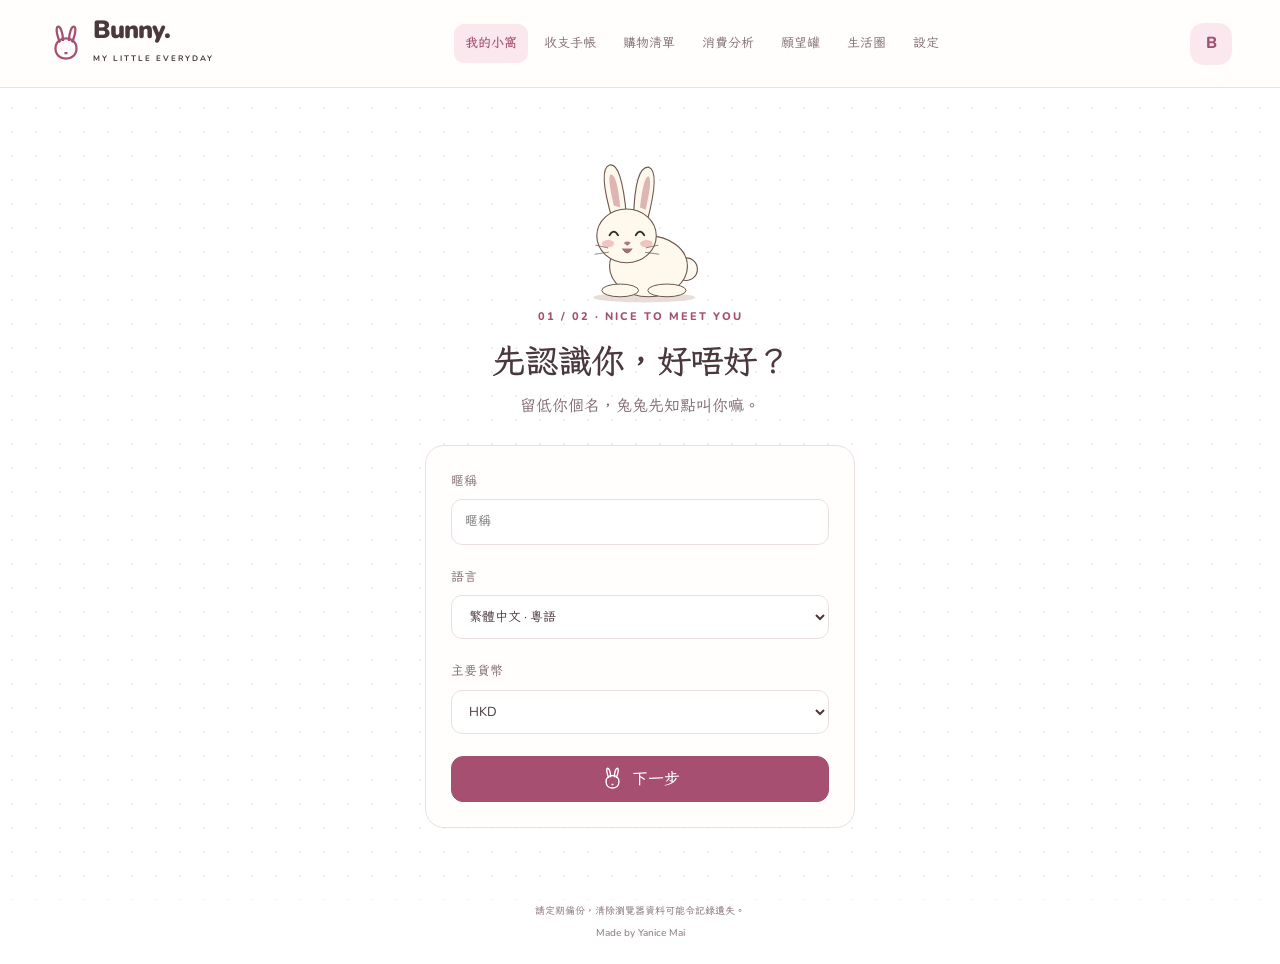
==== commit bea3cdac: "Add files via upload" ====
--- a/index.html
+++ b/index.html
@@ -1,702 +1,17 @@
-<!DOCTYPE html>
-<html lang="zh-CN">
+<!doctype html>
+<html lang="zh-Hant">
 <head>
-<meta charset="UTF-8">
-<meta name="viewport" content="width=device-width, initial-scale=1.0, maximum-scale=1.0, user-scalable=no">
-<title>蓄力的微博 - 塌房记录</title>
-<style>
-    /* ================= CSS 重置与隔离 ================= */
-    .xl-app * {
-        box-sizing: border-box;
-        margin: 0;
-        padding: 0;
-        font-family: -apple-system, BlinkMacSystemFont, "Segoe UI", Roboto, Helvetica, Arial, sans-serif;
-        -webkit-tap-highlight-color: transparent;
-    }
-
-    body {
-        background-color: #f5f5f5;
-        display: flex;
-        justify-content: center;
-    }
-
-    /* ================= 核心容器 ================= */
-    .xl-app {
-        width: 100%;
-        max-width: 380px;
-        min-width: 360px;
-        height: 100vh;
-        background-color: #ffffff;
-        position: relative;
-        overflow-y: auto;
-        overflow-x: hidden;
-        box-shadow: 0 0 15px rgba(255, 105, 180, 0.15);
-    }
-
-    /* 自定义滚动条 */
-    .xl-app::-webkit-scrollbar {
-        width: 6px;
-    }
-    .xl-app::-webkit-scrollbar-track {
-        background: #fff0f5;
-    }
-    .xl-app::-webkit-scrollbar-thumb {
-        background: #ffb6c1;
-        border-radius: 4px;
-    }
-
-    /* 隐藏用于状态切换的 Radio */
-    .xl-state-input {
-        display: none;
-    }
-
-    /* ================= 头部信息 ================= */
-    .xl-header {
-        position: relative;
-        background: linear-gradient(135deg, #ffb6c1, #ff69b4);
-        height: 140px;
-    }
-    .xl-profile-info {
-        padding: 0 16px;
-        position: relative;
-        top: -30px;
-        background: #fff;
-        border-radius: 20px 20px 0 0;
-        padding-top: 40px;
-    }
-    .xl-avatar {
-        width: 76px;
-        height: 76px;
-        border-radius: 50%;
-        border: 3px solid #fff;
-        position: absolute;
-        top: -38px;
-        left: 16px;
-        object-fit: cover;
-        background-color: #ffb6c1;
-    }
-    .xl-name {
-        font-size: 20px;
-        font-weight: bold;
-        color: #333;
-        margin-bottom: 4px;
-    }
-    .xl-bio {
-        font-size: 13px;
-        color: #666;
-        margin-bottom: 12px;
-    }
-
-    /* ================= 导航栏 ================= */
-    .xl-nav {
-        display: flex;
-        border-bottom: 1px solid #ffeeef;
-        position: sticky;
-        top: 0;
-        background: #fff;
-        z-index: 100;
-    }
-    .xl-nav label {
-        flex: 1;
-        text-align: center;
-        padding: 12px 0;
-        font-size: 15px;
-        color: #666;
-        cursor: pointer;
-        position: relative;
-    }
-    
-    /* Tab 切换逻辑 */
-    #xl-tab-home:checked ~ .xl-nav label[for="xl-tab-home"],
-    #xl-tab-gallery:checked ~ .xl-nav label[for="xl-tab-gallery"],
-    #xl-tab-dms:checked ~ .xl-nav label[for="xl-tab-dms"] {
-        color: #ff69b4;
-        font-weight: bold;
-    }
-    #xl-tab-home:checked ~ .xl-nav label[for="xl-tab-home"]::after,
-    #xl-tab-gallery:checked ~ .xl-nav label[for="xl-tab-gallery"]::after,
-    #xl-tab-dms:checked ~ .xl-nav label[for="xl-tab-dms"]::after {
-        content: '';
-        position: absolute;
-        bottom: 0;
-        left: 50%;
-        transform: translateX(-50%);
-        width: 20px;
-        height: 3px;
-        background-color: #ff69b4;
-        border-radius: 2px;
-    }
-
-    .xl-view { display: none; padding: 16px; }
-    #xl-tab-home:checked ~ .xl-view-home { display: block; }
-    #xl-tab-gallery:checked ~ .xl-view-gallery { display: block; }
-    #xl-tab-dms:checked ~ .xl-view-dms { display: block; }
-
-    /* ================= 帖子样式 ================= */
-    .xl-post {
-        margin-bottom: 20px;
-        border-bottom: 1px solid #ffeeef;
-        padding-bottom: 16px;
-    }
-    .xl-post-header {
-        display: flex;
-        align-items: center;
-        margin-bottom: 10px;
-    }
-    .xl-post-avatar {
-        width: 40px;
-        height: 40px;
-        border-radius: 50%;
-        margin-right: 10px;
-        object-fit: cover;
-    }
-    .xl-post-meta {
-        display: flex;
-        flex-direction: column;
-    }
-    .xl-post-name {
-        font-size: 15px;
-        font-weight: bold;
-        color: #ff69b4;
-    }
-    .xl-post-time {
-        font-size: 12px;
-        color: #999;
-    }
-    .xl-post-top-tag {
-        color: #ff69b4;
-        font-size: 12px;
-        background: #fff0f5;
-        padding: 2px 6px;
-        border-radius: 4px;
-        margin-left: 8px;
-    }
-    .xl-post-content {
-        font-size: 15px;
-        color: #333;
-        line-height: 1.6;
-        margin-bottom: 12px;
-        white-space: pre-wrap;
-    }
-
-    /* ================= 评论区样式 ================= */
-    .xl-comments-wrapper {
-        margin-top: 10px;
-    }
-    .xl-comments-wrapper summary {
-        display: inline-block;
-        color: #ff69b4;
-        font-size: 14px;
-        cursor: pointer;
-        list-style: none;
-        padding: 6px 16px;
-        background: #fff0f5;
-        border-radius: 15px;
-        font-weight: bold;
-    }
-    .xl-comments-wrapper summary::-webkit-details-marker {
-        display: none;
-    }
-    .xl-comment-list {
-        margin-top: 12px;
-        background: #fafafa;
-        border-radius: 8px;
-        padding: 12px;
-    }
-    .xl-comment-item {
-        display: flex;
-        margin-bottom: 12px;
-    }
-    .xl-comment-item:last-child {
-        margin-bottom: 0;
-    }
-    .xl-c-avatar {
-        width: 32px;
-        height: 32px;
-        border-radius: 50%;
-        margin-right: 8px;
-        flex-shrink: 0;
-    }
-    .xl-c-content {
-        flex: 1;
-    }
-    .xl-c-name {
-        font-size: 13px;
-        color: #555;
-        font-weight: bold;
-        margin-bottom: 4px;
-    }
-    .xl-c-text {
-        font-size: 14px;
-        color: #333;
-        line-height: 1.4;
-    }
-    .xl-c-reply {
-        margin-top: 6px;
-        background: #fff;
-        padding: 8px;
-        border-radius: 6px;
-        border-left: 3px solid #ffb6c1;
-    }
-    .xl-c-reply-name {
-        font-size: 12px;
-        color: #ff69b4;
-        font-weight: bold;
-    }
-    .xl-c-reply-text {
-        font-size: 13px;
-        color: #444;
-    }
-    
-    /* 粉丝头像颜色 */
-    .xl-bg-1 { background-color: #ff9999; }
-    .xl-bg-2 { background-color: #99ccff; }
-    .xl-bg-3 { background-color: #cc99ff; }
-    .xl-bg-4 { background-color: #99ffcc; }
-    .xl-bg-5 { background-color: #ffcc99; }
-    .xl-bg-6 { background-color: #ff99cc; }
-    .xl-bg-7 { background-color: #c0c0c0; }
-
-    /* ================= 相册样式 ================= */
-    .xl-gallery-grid {
-        display: grid;
-        grid-template-columns: repeat(2, 1fr);
-        gap: 10px;
-    }
-    .xl-gallery-img {
-        width: 100%;
-        aspect-ratio: 1 / 1;
-        object-fit: cover;
-        border-radius: 8px;
-        box-shadow: 0 2px 5px rgba(0,0,0,0.1);
-    }
-
-    /* ================= 私信样式 ================= */
-    .xl-dm-list {
-        display: flex;
-        flex-direction: column;
-        gap: 16px;
-    }
-    .xl-dm-item {
-        display: flex;
-        align-items: flex-start;
-    }
-    .xl-dm-avatar {
-        width: 40px;
-        height: 40px;
-        border-radius: 50%;
-        margin-right: 12px;
-        flex-shrink: 0;
-    }
-    .xl-dm-bubble {
-        background: #fff0f5;
-        padding: 10px 14px;
-        border-radius: 0 16px 16px 16px;
-        font-size: 14px;
-        color: #333;
-        max-width: 80%;
-        line-height: 1.5;
-        word-break: break-all;
-    }
-    .xl-dm-name {
-        font-size: 12px;
-        color: #999;
-        margin-bottom: 4px;
-    }
-</style>
+  <meta charset="UTF-8">
+  <meta name="viewport" content="width=device-width,initial-scale=1">
+  <meta name="theme-color" content="#fffaf5">
+  <title>Bunny accounting</title>
+  <link rel="stylesheet" href="style.css">
 </head>
-<body>
-
-<div class="xl-app">
-    <!-- 状态控制 (无JS实现Tab) -->
-    <input type="radio" name="xl-tab" id="xl-tab-home" class="xl-state-input" checked>
-    <input type="radio" name="xl-tab" id="xl-tab-gallery" class="xl-state-input">
-    <input type="radio" name="xl-tab" id="xl-tab-dms" class="xl-state-input">
-
-    <!-- 头部 -->
-    <header class="xl-header"></header>
-    <div class="xl-profile-info">
-        <img src="https://i.postimg.cc/mrmx6s3d/IMG-1349.jpg" alt="蓄力" class="xl-avatar">
-        <div class="xl-name">蓄力</div>
-        <div class="xl-bio">对不起，辜负了大家的微光...停工反省中。</div>
-    </div>
-
-    <!-- 导航 -->
-    <nav class="xl-nav">
-        <label for="xl-tab-home">主页</label>
-        <label for="xl-tab-gallery">相册</label>
-        <label for="xl-tab-dms">私信</label>
-    </nav>
-
-    <!-- ================= 主页视图 ================= -->
-    <main class="xl-view xl-view-home">
-        
-        <!-- 帖子 1 (置顶：正式道歉) -->
-        <article class="xl-post">
-            <div class="xl-post-header">
-                <img src="https://i.postimg.cc/mrmx6s3d/IMG-1349.jpg" class="xl-post-avatar">
-                <div class="xl-post-meta">
-                    <div class="xl-post-name">蓄力 <span class="xl-post-top-tag">置顶</span></div>
-                    <div class="xl-post-time">2026-06-15 20:00</div>
-                </div>
-            </div>
-            <div class="xl-post-content">对不起，真的非常对不起大家。关于这两天网上的传言，我在这里向大家郑重道歉。
-
-那个闲鱼账号确实是我的，实名认证也是我自己。我也是因为一时好奇和糊涂，才去搜索并购买了那些不堪入目的AI合成色情视频。我没有想到这会给一直支持我、相信我的你们带来这么大的伤害和幻灭感。作为一名偶像，我本应该给大家带来正能量和光芒，却在私下做出了这样违背道德和底线的事情，甚至还用小号去跟卖家讨价还价。
-
-我辜负了“我好美”每天举着的灯牌，辜负了大家熬夜为我做的应援，也打碎了大家对我“呆萌纯洁”的滤镜。我知道现在说什么都晚了，无论公司对我做出怎样的停排、雪藏处罚我都接受。只希望大家不要因为我这个糟糕的人，对其他认真的地下偶像失去信心。我真的知道错了，对不起所有爱过我的人，深深鞠躬道歉。</div>
-            <details class="xl-comments-wrapper">
-                <summary>点击展开评论区 (1W+)</summary>
-                <div class="xl-comment-list">
-                    <div class="xl-comment-item"><div class="xl-c-avatar xl-bg-1"></div><div class="xl-c-content"><div class="xl-c-name">我好美</div><div class="xl-c-text">我真的要吐了。我在你身上花了几万块打投买周边，你用我给的钱去闲鱼买AI黄片？你对得起我一口一个“女儿”地叫你吗？！退钱！</div>
-                        <div class="xl-c-reply"><div class="xl-c-reply-name">蓄力 回复：</div><div class="xl-c-reply-text">对不起妈妈...对不起...你要骂我怎么骂都行，不要气坏了身体。</div></div>
-                    </div></div>
-                    <div class="xl-comment-item"><div class="xl-c-avatar xl-bg-2"></div><div class="xl-c-content"><div class="xl-c-name">水青青</div><div class="xl-c-text">落差太大了。台上说着最纯情的话，台下在闲鱼买那种东西还跟人说“有没有更刺激的”。蓄力，你让我觉得很陌生，我们就到此为止吧。</div>
-                        <div class="xl-c-reply"><div class="xl-c-reply-name">蓄力 回复：</div><div class="xl-c-reply-text">青青别走好不好...我真的只是一时糊涂，求求你们再给我一次机会...</div></div>
-                    </div></div>
-                    <div class="xl-comment-item"><div class="xl-c-avatar xl-bg-3"></div><div class="xl-c-content"><div class="xl-c-name">少娚逼</div><div class="xl-c-text">哎哟老婆，其实买点这种东西也没啥，食色性也嘛！你买了啥发我一份呗，咱们一起探讨探讨？嘿嘿嘿。</div></div></div>
-                    <div class="xl-comment-item"><div class="xl-c-avatar xl-bg-4"></div><div class="xl-c-content"><div class="xl-c-name">我想你的时候也掉眼泪了呀</div><div class="xl-c-text">我看着你以前写的那些小作文，我现在真的眼泪掉下来了。原来都是假的，你的真诚和干净全都是演出来的，太恶心了。</div></div></div>
-                    <div class="xl-comment-item"><div class="xl-c-avatar xl-bg-5"></div><div class="xl-c-content"><div class="xl-c-name">吃瓜群众</div><div class="xl-c-text">哈哈哈哈年度最大笑话：呆萌地下小偶像深夜闲鱼狂购AI小黄片。</div></div></div>
-                    <div class="xl-comment-item"><div class="xl-c-avatar xl-bg-6"></div><div class="xl-c-content"><div class="xl-c-name">路人甲</div><div class="xl-c-text">这人设崩塌得够彻底的，建议直接转型去暗黑界出道吧，反正都喜欢这口。</div></div></div>
-                    <div class="xl-comment-item"><div class="xl-c-avatar xl-bg-7"></div><div class="xl-c-content"><div class="xl-c-name">影子</div><div class="xl-c-text">我就说我上次在地铁上看到你在看什么奇怪的视频，原来是自己花钱买的啊？你平时装得多清纯，骨子里就有多烂。</div></div></div>
-                    <div class="xl-comment-item"><div class="xl-c-avatar xl-bg-1"></div><div class="xl-c-content"><div class="xl-c-name">曾经爱过</div><div class="xl-c-text">昨天还在为你打榜，今天你给我看这个。取关了，江湖不见。</div></div></div>
-                    <div class="xl-comment-item"><div class="xl-c-avatar xl-bg-2"></div><div class="xl-c-content"><div class="xl-c-name">偶像观察员</div><div class="xl-c-text">买违禁色情物品，这已经不仅仅是偶像失格了，是在违法的边缘试探。封杀吧。</div></div></div>
-                    <div class="xl-comment-item"><div class="xl-c-avatar xl-bg-3"></div><div class="xl-c-content"><div class="xl-c-name">大无语事件</div><div class="xl-c-text">还好奇？都连着买了三次不同的资源包了，这叫好奇？编借口也编得像样点。</div>
-                        <div class="xl-c-reply"><div class="xl-c-reply-name">蓄力 回复：</div><div class="xl-c-reply-text">我不反驳了，都是我的错，我接受所有的批评。</div></div>
-                    </div></div>
-                </div>
-            </details>
-        </article>
-
-        <!-- 帖子 2 (深夜崩溃) -->
-        <article class="xl-post">
-            <div class="xl-post-header">
-                <img src="https://i.postimg.cc/mrmx6s3d/IMG-1349.jpg" class="xl-post-avatar">
-                <div class="xl-post-meta">
-                    <div class="xl-post-name">蓄力</div>
-                    <div class="xl-post-time">2026-06-14 02:30</div>
-                </div>
-            </div>
-            <div class="xl-post-content">这两天我把自己死死地关在房间里，看着后台不断掉落的粉丝数，看着私信里大家对我的失望和谩骂，眼泪根本止不住。我知道这一切都是我咎由自取，是我亲手毁了我们之间的约定，把自己的前途作没了。
-
-我看着墙上贴满的大家写给我的信，看着那些说要“永远双向奔赴”、“你最纯洁”的字眼，我觉得自己简直是个不可原谅的罪人。为什么我会因为那一瞬间的好奇心，犯下这么愚蠢、这么丢人的错误？如果能重来一次，我宁愿把闲鱼卸载一万遍，也绝对不会点开那个卖家的链接。我现在连看镜子里的自己都觉得恶心，真的对不起，我还配做你们的蓄力吗？</div>
-            <details class="xl-comments-wrapper">
-                <summary>点击展开评论区 (8000+)</summary>
-                <div class="xl-comment-list">
-                    <div class="xl-comment-item"><div class="xl-c-avatar xl-bg-1"></div><div class="xl-c-content"><div class="xl-c-name">我好美</div><div class="xl-c-text">别卖惨了！你哭是因为觉得抱歉，还是因为事情败露赚不到钱了？我现在回想我夸你纯洁我都觉得反胃。</div></div></div>
-                    <div class="xl-comment-item"><div class="xl-c-avatar xl-bg-4"></div><div class="xl-c-content"><div class="xl-c-name">我想你的时候也掉眼泪了呀</div><div class="xl-c-text">你已经不配了。别拿我们的信来道德绑架了，把信烧了吧，留着嫌脏。</div>
-                        <div class="xl-c-reply"><div class="xl-c-reply-name">蓄力 回复：</div><div class="xl-c-reply-text">不要...我会好好收着的，这是我唯一剩下的东西了...对不起...</div></div>
-                    </div></div>
-                    <div class="xl-comment-item"><div class="xl-c-avatar xl-bg-2"></div><div class="xl-c-content"><div class="xl-c-name">水青青</div><div class="xl-c-text">别哭了，自己做的事自己承担后果，成年人了该懂点事了。</div></div></div>
-                    <div class="xl-comment-item"><div class="xl-c-avatar xl-bg-3"></div><div class="xl-c-content"><div class="xl-c-name">少娚逼</div><div class="xl-c-text">老婆别哭！我不嫌弃你！大不了以后不当偶像了，跟我过呗，我养你啊！</div></div></div>
-                    <div class="xl-comment-item"><div class="xl-c-avatar xl-bg-5"></div><div class="xl-c-content"><div class="xl-c-name">看热闹不嫌事大</div><div class="xl-c-text">早知今日何必当初，买资源的时候不挺开心的吗？还给卖家五星好评呢。</div>
-                        <div class="xl-c-reply"><div class="xl-c-reply-name">蓄力 回复：</div><div class="xl-c-reply-text">别说了求求你别说了...</div></div>
-                    </div></div>
-                    <div class="xl-comment-item"><div class="xl-c-avatar xl-bg-6"></div><div class="xl-c-content"><div class="xl-c-name">无语子</div><div class="xl-c-text">真是小刀扎屁股，开了眼了。追星这么多年第一次见因为买黄片塌房的爱豆。</div></div></div>
-                    <div class="xl-comment-item"><div class="xl-c-avatar xl-bg-7"></div><div class="xl-c-content"><div class="xl-c-name">尾行者</div><div class="xl-c-text">你现在哭的样子一定很可怜，真想亲眼看看。门锁好哦。</div></div></div>
-                    <div class="xl-comment-item"><div class="xl-c-avatar xl-bg-1"></div><div class="xl-c-content"><div class="xl-c-name">脱粉回踩第一人</div><div class="xl-c-text">不仅卸载闲鱼，你干脆把微博也卸载退圈吧，看到你就觉得膈应。</div></div></div>
-                    <div class="xl-comment-item"><div class="xl-c-avatar xl-bg-2"></div><div class="xl-c-content"><div class="xl-c-name">路过</div><div class="xl-c-text">鳄鱼的眼泪罢了，被抓包了才知道错，没被发现估计还在偷偷买。</div></div></div>
-                    <div class="xl-comment-item"><div class="xl-c-avatar xl-bg-3"></div><div class="xl-c-content"><div class="xl-c-name">理智吃瓜</div><div class="xl-c-text">所以到底买的谁的AI换脸视频？有没有知情人透露一下？</div></div></div>
-                </div>
-            </details>
-        </article>
-
-        <!-- 帖子 3 (早期的辟谣挣扎 - 沦为笑柄) -->
-        <article class="xl-post">
-            <div class="xl-post-header">
-                <img src="https://i.postimg.cc/mrmx6s3d/IMG-1349.jpg" class="xl-post-avatar">
-                <div class="xl-post-meta">
-                    <div class="xl-post-name">蓄力</div>
-                    <div class="xl-post-time">2026-06-13 10:15</div>
-                </div>
-            </div>
-            <div class="xl-post-content">大家不要相信网上的谣言！！那个闲鱼账号虽然是我的手机号注册的，但早就借给以前的一个素人朋友用了，我根本不知道他在上面买了什么！
-
-我每天都在练习室练舞练到半夜，连睡觉的时间都不够，哪里有闲情逸致去买那种什么违规的AI视频啊！请大家相信我，清者自清，我已经联系公司法务准备起诉造谣和泄露隐私的人了！我绝对不会让那些别有用心的人破坏我们之间的信任！大家不要被带节奏了呜呜呜，等我的律师函！</div>
-            <details class="xl-comments-wrapper">
-                <summary>点击展开评论区 (1.2W+)</summary>
-                <div class="xl-comment-list">
-                    <div class="xl-comment-item"><div class="xl-c-avatar xl-bg-5"></div><div class="xl-c-content"><div class="xl-c-name">打脸狂魔</div><div class="xl-c-text">哈哈哈哈再来看看这条微博，支付宝实名认证截图都爆出来了，还在“无中生友”呢？</div></div></div>
-                    <div class="xl-comment-item"><div class="xl-c-avatar xl-bg-1"></div><div class="xl-c-content"><div class="xl-c-name">我好美</div><div class="xl-c-text">你发这条微博的时候，我还在粉丝群里拼命跟别人吵架维护你。结果你把我当傻子耍，骗子！</div>
-                        <div class="xl-c-reply"><div class="xl-c-reply-name">蓄力 回复：</div><div class="xl-c-reply-text">对不起当时我太害怕了，我不敢承认，我怕失去你们...</div></div>
-                    </div></div>
-                    <div class="xl-comment-item"><div class="xl-c-avatar xl-bg-2"></div><div class="xl-c-content"><div class="xl-c-name">水青青</div><div class="xl-c-text">做错事不可怕，可怕的是做错事还要满口谎言。你的律师函呢？发出来看看啊。</div></div></div>
-                    <div class="xl-comment-item"><div class="xl-c-avatar xl-bg-4"></div><div class="xl-c-content"><div class="xl-c-name">我想你的时候也掉眼泪了呀</div><div class="xl-c-text">亏我还信了你，连夜帮你控评举报黑子。你太让我恶心了，撒谎精！</div></div></div>
-                    <div class="xl-comment-item"><div class="xl-c-avatar xl-bg-3"></div><div class="xl-c-content"><div class="xl-c-name">少娚逼</div><div class="xl-c-text">老婆别装啦，买就买了嘛，下次我送你资源，不用花钱买！</div></div></div>
-                    <div class="xl-comment-item"><div class="xl-c-avatar xl-bg-6"></div><div class="xl-c-content"><div class="xl-c-name">乐子人</div><div class="xl-c-text">“连睡觉的时间都不够”，确实不够，都用来熬夜看片了。</div>
-                        <div class="xl-c-reply"><div class="xl-c-reply-name">蓄力 回复：</div><div class="xl-c-reply-text">别骂了...我已经被公司停掉所有通告了...</div></div>
-                    </div></div>
-                    <div class="xl-comment-item"><div class="xl-c-avatar xl-bg-7"></div><div class="xl-c-content"><div class="xl-c-name">吃瓜网友</div><div class="xl-c-text">求锤得锤的典范，这就是地下爱豆的公关水平吗，笑死我了。</div></div></div>
-                    <div class="xl-comment-item"><div class="xl-c-avatar xl-bg-1"></div><div class="xl-c-content"><div class="xl-c-name">法务部</div><div class="xl-c-text">公司法务：别cue我，我可不想接这种丢人的案子。</div></div></div>
-                    <div class="xl-comment-item"><div class="xl-c-avatar xl-bg-2"></div><div class="xl-c-content"><div class="xl-c-name">真诚又滚烫</div><div class="xl-c-text">“我对大家的喜欢真诚又滚烫” ——指对AI黄片的喜欢真诚又滚烫。</div></div></div>
-                    <div class="xl-comment-item"><div class="xl-c-avatar xl-bg-3"></div><div class="xl-c-content"><div class="xl-c-name">打假办</div><div class="xl-c-text">这篇可以入选本年度翻车现场Top10了。</div></div></div>
-                </div>
-            </details>
-        </article>
-
-        <!-- 帖子 4 (恼羞成怒) -->
-        <article class="xl-post">
-            <div class="xl-post-header">
-                <img src="https://i.postimg.cc/mrmx6s3d/IMG-1349.jpg" class="xl-post-avatar">
-                <div class="xl-post-meta">
-                    <div class="xl-post-name">蓄力</div>
-                    <div class="xl-post-time">2026-06-13 22:40</div>
-                </div>
-            </div>
-            <div class="xl-post-content">虽然我做错了事我认，但是那个在闲鱼上故意把交易记录和我的收货信息截图发到豆瓣、贴吧曝光的卖家，你真的有心吗？！
-
-买卖本来是双方的事情，你卖那种违规的AI生成视频本来就是违法的，现在为了博眼球赚流量，居然把客户的隐私全部挂到网上公开处刑！我已经受到惩罚了，我的偶像生涯全毁了，你满意了吗？大家骂我我可以接受，因为我确实买错了东西，但这种恶意曝光隐私的行为难道就活该被全网叫好吗？我真的要崩溃了，凭什么只骂我一个人！</div>
-            <details class="xl-comments-wrapper">
-                <summary>点击展开评论区 (9000+)</summary>
-                <div class="xl-comment-list">
-                    <div class="xl-comment-item"><div class="xl-c-avatar xl-bg-5"></div><div class="xl-c-content"><div class="xl-c-name">吃瓜路人</div><div class="xl-c-text">哟，急了急了。自己买黄片被爆出来，不去反思自己，反而怪卖家没替你保密？</div></div></div>
-                    <div class="xl-comment-item"><div class="xl-c-avatar xl-bg-1"></div><div class="xl-c-content"><div class="xl-c-name">我好美</div><div class="xl-c-text">你还在狡辩什么啊！如果不是卖家爆出来，你是不是打算一辈子骗我们？你这不知悔改的态度真让我寒心。</div>
-                        <div class="xl-c-reply"><div class="xl-c-reply-name">蓄力 回复：</div><div class="xl-c-reply-text">我没有狡辩，我只是觉得泄露隐私也很过分...对不起，我不说话了。</div></div>
-                    </div></div>
-                    <div class="xl-comment-item"><div class="xl-c-avatar xl-bg-2"></div><div class="xl-c-content"><div class="xl-c-name">水青青</div><div class="xl-c-text">你毁掉的不是偶像生涯，是你自己的人格。别试图转移视线了，很难看。</div></div></div>
-                    <div class="xl-comment-item"><div class="xl-c-avatar xl-bg-6"></div><div class="xl-c-content"><div class="xl-c-name">正义网友</div><div class="xl-c-text">卖家违法可以报警抓他，你买这种东西被挂出来叫活该。公众人物连这点觉悟都没有吗？</div></div></div>
-                    <div class="xl-comment-item"><div class="xl-c-avatar xl-bg-3"></div><div class="xl-c-content"><div class="xl-c-name">少娚逼</div><div class="xl-c-text">支持老婆报警抓卖家！老婆受委屈了，让那逼赔钱！</div></div></div>
-                    <div class="xl-comment-item"><div class="xl-c-avatar xl-bg-4"></div><div class="xl-c-content"><div class="xl-c-name">我想你的时候也掉眼泪了呀</div><div class="xl-c-text">你知不知道因为你这番话，那些黑子笑得更大声了？你闭嘴吧，给自己留最后一点体面。</div>
-                        <div class="xl-c-reply"><div class="xl-c-reply-name">蓄力 回复：</div><div class="xl-c-reply-text">...好，我闭嘴。</div></div>
-                    </div></div>
-                    <div class="xl-comment-item"><div class="xl-c-avatar xl-bg-7"></div><div class="xl-c-content"><div class="xl-c-name">暗影</div><div class="xl-c-text">你的收货地址我都存下来了哦，原来你就住在那边，真近呢。</div></div></div>
-                    <div class="xl-comment-item"><div class="xl-c-avatar xl-bg-1"></div><div class="xl-c-content"><div class="xl-c-name">大白眼</div><div class="xl-c-text">卖家当然要抓，但你也别把自己塑造成受害者，老鼠跌进茅坑，谁也别嫌谁臭。</div></div></div>
-                    <div class="xl-comment-item"><div class="xl-c-avatar xl-bg-2"></div><div class="xl-c-content"><div class="xl-c-name">笑死</div><div class="xl-c-text">这就是“默默蓄力”吗？蓄力买片被抓包后无能狂怒，太好笑了。</div></div></div>
-                    <div class="xl-comment-item"><div class="xl-c-avatar xl-bg-3"></div><div class="xl-c-content"><div class="xl-c-name">脱粉快乐</div><div class="xl-c-text">当初瞎了眼喜欢你，现在多看一眼你这副破防的嘴脸都觉得晦气。</div></div></div>
-                </div>
-            </details>
-        </article>
-
-        <!-- 帖子 5 (乞求原谅) -->
-        <article class="xl-post">
-            <div class="xl-post-header">
-                <img src="https://i.postimg.cc/mrmx6s3d/IMG-1349.jpg" class="xl-post-avatar">
-                <div class="xl-post-meta">
-                    <div class="xl-post-name">蓄力</div>
-                    <div class="xl-post-time">2026-06-14 20:10</div>
-                </div>
-            </div>
-            <div class="xl-post-content">今天本来应该是剧场公演的日子，按照原计划，我会穿着那套新定制的粉色打歌服，给大家跳新学的宅舞。可是现在，剧场通告被无限期取消了，我只能一个人坐在黑漆漆的练习室地板上。
-
-我翻出了“水青青”上个月给我写的那封长信，里面说“蓄力是永远纯洁温暖的小光亮”。对不起，光亮熄灭了，而且里面其实满是不堪。我还能有机会弥补吗？如果我以后拼了命地练舞、拼了命地唱歌，用一辈子的时间去赎罪，用更真诚的态度去面对舞台，你们还能回到我身边，再看一次我的舞台吗？哪怕是在最偏僻的角落也好...</div>
-            <details class="xl-comments-wrapper">
-                <summary>点击展开评论区 (5000+)</summary>
-                <div class="xl-comment-list">
-                    <div class="xl-comment-item"><div class="xl-c-avatar xl-bg-2"></div><div class="xl-c-content"><div class="xl-c-name">水青青</div><div class="xl-c-text">别再提我写的信了，我现在觉得那封信就像个笑话。破镜不能重圆，你毁了所有信任，放过我们吧，也放过你自己。</div>
-                        <div class="xl-c-reply"><div class="xl-c-reply-name">蓄力 回复：</div><div class="xl-c-reply-text">对不起...我知道了，我不会再打扰你了，祝你以后一切都好...</div></div>
-                    </div></div>
-                    <div class="xl-comment-item"><div class="xl-c-avatar xl-bg-1"></div><div class="xl-c-content"><div class="xl-c-name">我好美</div><div class="xl-c-text">不可能了。我一想到你穿着打歌服在台上笑，背地里却在看那种视频，我就觉得毛骨悚然。我不会再去了。</div></div></div>
-                    <div class="xl-comment-item"><div class="xl-c-avatar xl-bg-4"></div><div class="xl-c-content"><div class="xl-c-name">我想你的时候也掉眼泪了呀</div><div class="xl-c-text">回不去了。双向奔赴是个童话，而你是个骗子。再见，蓄力。</div></div></div>
-                    <div class="xl-comment-item"><div class="xl-c-avatar xl-bg-3"></div><div class="xl-c-content"><div class="xl-c-name">少娚逼</div><div class="xl-c-text">老婆在哪跳？就算是在天桥底下跳宅舞我也去看！穿那套粉色的！</div></div></div>
-                    <div class="xl-comment-item"><div class="xl-c-avatar xl-bg-5"></div><div class="xl-c-content"><div class="xl-c-name">吃瓜小能手</div><div class="xl-c-text">还想着复出呢？现在的劣迹艺人门槛这么低了吗？</div></div></div>
-                    <div class="xl-comment-item"><div class="xl-c-avatar xl-bg-6"></div><div class="xl-c-content"><div class="xl-c-name">地下偶像观察站</div><div class="xl-c-text">公司内部消息说你已经被劝退了，别搁这自我感动了，收拾铺盖走人吧。</div>
-                        <div class="xl-c-reply"><div class="xl-c-reply-name">蓄力 回复：</div><div class="xl-c-reply-text">还在争取...我真的不想放弃舞台。</div></div>
-                    </div></div>
-                    <div class="xl-comment-item"><div class="xl-c-avatar xl-bg-7"></div><div class="xl-c-content"><div class="xl-c-name">私生饭C</div><div class="xl-c-text">你不登台也没关系，我会一直在你身边看着你的，一直一直。</div></div></div>
-                    <div class="xl-comment-item"><div class="xl-c-avatar xl-bg-1"></div><div class="xl-c-content"><div class="xl-c-name">清醒一点</div><div class="xl-c-text">业务能力本来就不行，现在人设又崩了，你拿什么让人原谅？拿你买的资源吗？</div></div></div>
-                    <div class="xl-comment-item"><div class="xl-c-avatar xl-bg-2"></div><div class="xl-c-content"><div class="xl-c-name">路人乙</div><div class="xl-c-text">找个厂上班吧，别当爱豆了，真不合适。</div></div></div>
-                    <div class="xl-comment-item"><div class="xl-c-avatar xl-bg-3"></div><div class="xl-c-content"><div class="xl-c-name">别恶心人</div><div class="xl-c-text">别再写这种假惺惺的小作文了，恶心透顶。</div></div></div>
-                </div>
-            </details>
-        </article>
-
-        <!-- 帖子 6 (塌房前的伏笔日常 - 沦为地狱笑话) -->
-        <article class="xl-post">
-            <div class="xl-post-header">
-                <img src="https://i.postimg.cc/mrmx6s3d/IMG-1349.jpg" class="xl-post-avatar">
-                <div class="xl-post-meta">
-                    <div class="xl-post-name">蓄力</div>
-                    <div class="xl-post-time">2026-06-11 18:30</div>
-                </div>
-            </div>
-            <div class="xl-post-content">嘿嘿，最近在闲鱼上淘到了超级有意思的好东西！卖家说特别神奇，而且是最新AI高科技哦！
-
-作为一个走在时代前沿的地下小偶像，当然要紧跟潮流学习一下啦！等我收到货研究明白了，就在直播的时候跟大家好好分享一下我的“学习成果”！大家期待一下吧~顺便问问大家，最近有没有什么好玩的新奇软件推荐呀？本网瘾少女急需精神食粮！</div>
-            <details class="xl-comments-wrapper">
-                <summary>点击展开评论区 (2W+)</summary>
-                <div class="xl-comment-list">
-                    <div class="xl-comment-item"><div class="xl-c-avatar xl-bg-5"></div><div class="xl-c-content"><div class="xl-c-name">考古观光团</div><div class="xl-c-text">哈哈哈哈特地来打卡这篇神级伏笔预言贴。原来“有意思的高科技”是AI换脸小黄片啊！</div></div></div>
-                    <div class="xl-comment-item"><div class="xl-c-avatar xl-bg-6"></div><div class="xl-c-content"><div class="xl-c-name">时空旅行者</div><div class="xl-c-text">这就是你说的“学习成果”？直播的时候能不能投屏给大家一起学习学习？</div></div></div>
-                    <div class="xl-comment-item"><div class="xl-c-avatar xl-bg-1"></div><div class="xl-c-content"><div class="xl-c-name">我好美</div><div class="xl-c-text">我现在看到这条微博，我简直想给自己两巴掌。我当时居然还在这里夸你懂事好学！！！</div>
-                        <div class="xl-c-reply"><div class="xl-c-reply-name">蓄力 回复：</div><div class="xl-c-reply-text">对不起...当时只觉得好玩，没想到后果。我错了。</div></div>
-                    </div></div>
-                    <div class="xl-comment-item"><div class="xl-c-avatar xl-bg-2"></div><div class="xl-c-content"><div class="xl-c-name">水青青</div><div class="xl-c-text">原来你从这个时候就已经在瞒着我们做那种事了。甚至还敢堂而皇之地发出来炫耀，你胆子真大。</div></div></div>
-                    <div class="xl-comment-item"><div class="xl-c-avatar xl-bg-4"></div><div class="xl-c-content"><div class="xl-c-name">我想你的时候也掉眼泪了呀</div><div class="xl-c-text">你精神食粮够独特的，太讽刺了。我们都被你骗得好苦。</div></div></div>
-                    <div class="xl-comment-item"><div class="xl-c-avatar xl-bg-3"></div><div class="xl-c-content"><div class="xl-c-name">少娚逼</div><div class="xl-c-text">老婆的“学习成果”太棒了！果然走在时代前沿！期待直播教学！</div></div></div>
-                    <div class="xl-comment-item"><div class="xl-c-avatar xl-bg-7"></div><div class="xl-c-content"><div class="xl-c-name">地狱笑话</div><div class="xl-c-text">网瘾少女急需精神食粮，于是反手买了一百个G的动作片，牛逼。</div></div></div>
-                    <div class="xl-comment-item"><div class="xl-c-avatar xl-bg-1"></div><div class="xl-c-content"><div class="xl-c-name">纯路人</div><div class="xl-c-text">这篇千万别删，这就是今年内娱的最佳爆笑梗了。</div></div></div>
-                    <div class="xl-comment-item"><div class="xl-c-avatar xl-bg-2"></div><div class="xl-c-content"><div class="xl-c-name">打假小斗士</div><div class="xl-c-text">还在立清纯呆萌人设，背地里玩得比谁都花，恶心心。</div></div></div>
-                    <div class="xl-comment-item"><div class="xl-c-avatar xl-bg-3"></div><div class="xl-c-content"><div class="xl-c-name">吃瓜群众丙</div><div class="xl-c-text">今日份快乐源泉：等我研究明白了在直播分享。笑拉了。</div>
-                        <div class="xl-c-reply"><div class="xl-c-reply-name">蓄力 回复：</div><div class="xl-c-reply-text">求求你们别骂了...不要再顶这条上去了。</div></div>
-                    </div></div>
-                </div>
-            </details>
-        </article>
-
-        <!-- 帖子 7 (卑微挽留) -->
-        <article class="xl-post">
-            <div class="xl-post-header">
-                <img src="https://i.postimg.cc/mrmx6s3d/IMG-1349.jpg" class="xl-post-avatar">
-                <div class="xl-post-meta">
-                    <div class="xl-post-name">蓄力</div>
-                    <div class="xl-post-time">2026-06-15 12:00</div>
-                </div>
-            </div>
-            <div class="xl-post-content">看到“我好美”站子黑头像宣布关站的那一刻，我感觉天都要塌下来了。
-
-从我第一场只有三个观众的公演开始，你就一直在。你说过我是你最骄傲的女儿，你说过不管我多笨多慢，都会陪我走到万人体育场。现在你要走了，甚至不愿意多留一句话。我知道我买那种东西让你觉得很幻灭，让你觉得自己在支持一个变态，但我真的对你、对大家的心是真的啊！那些舞台上流的汗都是真的！求求你不要走好不好，如果连你都放弃我了，我就真的什么都没有了，我该怎么办啊...</div>
-            <details class="xl-comments-wrapper">
-                <summary>点击展开评论区 (6000+)</summary>
-                <div class="xl-comment-list">
-                    <div class="xl-comment-item"><div class="xl-c-avatar xl-bg-1"></div><div class="xl-c-content"><div class="xl-c-name">我好美</div><div class="xl-c-text">别叫我站长，我已经解散了后援会。我为你花了那么多钱，推掉了多少个人的休息时间，结果你回报我的是什么？你不需要我，你只需要去闲鱼买你的“精神食粮”。以后别再提我，很晦气。</div>
-                        <div class="xl-c-reply"><div class="xl-c-reply-name">蓄力 回复：</div><div class="xl-c-reply-text">妈妈...真的不能再原谅我一次吗？我以后把所有账号交给你管好不好？</div></div>
-                    </div></div>
-                    <div class="xl-comment-item"><div class="xl-c-avatar xl-bg-4"></div><div class="xl-c-content"><div class="xl-c-name">我想你的时候也掉眼泪了呀</div><div class="xl-c-text">连美妈都走了，这个家算是彻底散了。你把最爱你的人伤得最深。</div></div></div>
-                    <div class="xl-comment-item"><div class="xl-c-avatar xl-bg-2"></div><div class="xl-c-content"><div class="xl-c-name">水青青</div><div class="xl-c-text">每个人都要为自己的行为付出代价，成年人的世界没有那么多原谅。放手吧。</div></div></div>
-                    <div class="xl-comment-item"><div class="xl-c-avatar xl-bg-3"></div><div class="xl-c-content"><div class="xl-c-name">少娚逼</div><div class="xl-c-text">她们走就走呗，大粉有什么了不起的，我还在呢老婆！咱俩相依为命！</div></div></div>
-                    <div class="xl-comment-item"><div class="xl-c-avatar xl-bg-5"></div><div class="xl-c-content"><div class="xl-c-name">吃瓜网友</div><div class="xl-c-text">大粉提桶跑路咯~ 谁愿意给一个变态花钱啊，又不傻。</div></div></div>
-                    <div class="xl-comment-item"><div class="xl-c-avatar xl-bg-6"></div><div class="xl-c-content"><div class="xl-c-name">理性分析</div><div class="xl-c-text">早知如此，何必当初。站姐都是花真金白银捧你的，被你这么一搞，钱全打水漂了，谁不恨你？</div></div></div>
-                    <div class="xl-comment-item"><div class="xl-c-avatar xl-bg-7"></div><div class="xl-c-content"><div class="xl-c-name">跟踪狂</div><div class="xl-c-text">没关系哦，她们不要你了，我要。你今天在家哭得眼睛都肿了吧，我看到了。</div>
-                        <div class="xl-c-reply"><div class="xl-c-reply-name">蓄力 回复：</div><div class="xl-c-reply-text">你到底是谁？别来烦我了！！！</div></div>
-                    </div></div>
-                    <div class="xl-comment-item"><div class="xl-c-avatar xl-bg-1"></div><div class="xl-c-content"><div class="xl-c-name">笑不活了</div><div class="xl-c-text">上演苦情戏了开始。你买片的时候怎么没想想大粉的心情？</div></div></div>
-                    <div class="xl-comment-item"><div class="xl-c-avatar xl-bg-2"></div><div class="xl-c-content"><div class="xl-c-name">滚出娱乐圈</div><div class="xl-c-text">赶紧退圈吧，别搁这污染视线了，每天看着心烦。</div></div></div>
-                    <div class="xl-comment-item"><div class="xl-c-avatar xl-bg-3"></div><div class="xl-c-content"><div class="xl-c-name">绝望的散粉</div><div class="xl-c-text">不仅是站长，我们也该走了。美好的记忆全毁了，再也不见。</div></div></div>
-                </div>
-            </details>
-        </article>
-
-        <!-- 帖子 8 (最终的Emo/退网暗示) -->
-        <article class="xl-post">
-            <div class="xl-post-header">
-                <img src="https://i.postimg.cc/mrmx6s3d/IMG-1349.jpg" class="xl-post-avatar">
-                <div class="xl-post-meta">
-                    <div class="xl-post-name">蓄力</div>
-                    <div class="xl-post-time">2026-06-16 03:00</div>
-                </div>
-            </div>
-            <div class="xl-post-content">在这个地下偶像圈子里摸爬滚打了这么久，一直以为只要足够努力，总有一天能被更多人看到。没想到最后让我“一夜爆红”、全网皆知的，居然是因为闲鱼买AI黄片这种丢人的丑闻。
-
-各大论坛都在吃我的瓜，热搜上甚至都有了词条，这大概是我这辈子热度最高的一天了，也是最讽刺的一天。我亲手把那个满怀梦想的自己杀死了，也亲手打碎了粉丝们对我的所有滤镜。可能我就根本不适合做一个偶像吧，带着一身洗不掉的污点，成了一个天大的笑话。以后该怎么在这个社会上活下去呢？大家都走吧，是我不配。再见了，我曾经的星光。</div>
-            <details class="xl-comments-wrapper">
-                <summary>点击展开评论区 (1.5W+)</summary>
-                <div class="xl-comment-list">
-                    <div class="xl-comment-item"><div class="xl-c-avatar xl-bg-2"></div><div class="xl-c-content"><div class="xl-c-name">水青青</div><div class="xl-c-text">这是我最后一次给你评论了。希望你退圈后好好做个普通人，学点规矩，别再做违法乱纪的事。永别。</div>
-                        <div class="xl-c-reply"><div class="xl-c-reply-name">蓄力 回复：</div><div class="xl-c-reply-text">再见，谢谢你以前的照顾。</div></div>
-                    </div></div>
-                    <div class="xl-comment-item"><div class="xl-c-avatar xl-bg-1"></div><div class="xl-c-content"><div class="xl-c-name">我好美</div><div class="xl-c-text">赶紧注销账号吧，把买周边的钱退给我，我真的不想再看见你了。</div></div></div>
-                    <div class="xl-comment-item"><div class="xl-c-avatar xl-bg-4"></div><div class="xl-c-content"><div class="xl-c-name">我想你的时候也掉眼泪了呀</div><div class="xl-c-text">心死了，再也不会追星了。你把我的热爱踩在脚底下摩擦，退圈是你最好的归宿。</div></div></div>
-                    <div class="xl-comment-item"><div class="xl-c-avatar xl-bg-3"></div><div class="xl-c-content"><div class="xl-c-name">少娚逼</div><div class="xl-c-text">别退网啊老婆！你退网了我去哪里看你！那些黑粉骂你我帮你骂回去！</div>
-                        <div class="xl-c-reply"><div class="xl-c-reply-name">蓄力 回复：</div><div class="xl-c-reply-text">够了，你也别来恶心我了，取关吧。</div></div>
-                    </div></div>
-                    <div class="xl-comment-item"><div class="xl-c-avatar xl-bg-5"></div><div class="xl-c-content"><div class="xl-c-name">黑粉终结者</div><div class="xl-c-text">恭喜达成成就：全网黑退圈。好走不送，记得卸载闲鱼哦。</div></div></div>
-                    <div class="xl-comment-item"><div class="xl-c-avatar xl-bg-6"></div><div class="xl-c-content"><div class="xl-c-name">吃瓜群众</div><div class="xl-c-text">早点发这条微博多好，硬是狡辩了两天，把最后的脸面都丢光了。</div></div></div>
-                    <div class="xl-comment-item"><div class="xl-c-avatar xl-bg-7"></div><div class="xl-c-content"><div class="xl-c-name">路过的神</div><div class="xl-c-text">确实，这种黑历史一辈子都洗不掉了，现实生活中要是被人认出来得多社死。</div></div></div>
-                    <div class="xl-comment-item"><div class="xl-c-avatar xl-bg-1"></div><div class="xl-c-content"><div class="xl-c-name">活该</div><div class="xl-c-text">好死，终于滚了，早就看你不爽了，假纯情真变态。</div></div></div>
-                    <div class="xl-comment-item"><div class="xl-c-avatar xl-bg-2"></div><div class="xl-c-content"><div class="xl-c-name">大快人心</div><div class="xl-c-text">今天真是美好的一天，劣迹艺人喜提退圈退网，撒花~</div></div></div>
-                    <div class="xl-comment-item"><div class="xl-c-avatar xl-bg-3"></div><div class="xl-c-content"><div class="xl-c-name">曾经的打光人</div><div class="xl-c-text">灯牌我已经扔进垃圾桶了，你也一起进垃圾桶吧。</div></div></div>
-                </div>
-            </details>
-        </article>
-        
-        <!-- 底部留白 -->
-        <div style="height: 40px;"></div>
-    </main>
-
-    <!-- ================= 相册视图 ================= -->
-    <main class="xl-view xl-view-gallery">
-        <div class="xl-gallery-grid">
-            <a href="https://i.postimg.cc/SxqNBm8k/IMG-1288.jpg" target="_blank">
-                <img src="https://i.postimg.cc/SxqNBm8k/IMG-1288.jpg" class="xl-gallery-img" alt="相片1">
-            </a>
-            <a href="https://i.postimg.cc/cHKsRCq1/ai-retouch-20260518142653604.png" target="_blank">
-                <img src="https://i.postimg.cc/cHKsRCq1/ai-retouch-20260518142653604.png" class="xl-gallery-img" alt="相片2">
-            </a>
-            <a href="https://i.postimg.cc/PJYT7751/IMG-1124.jpg" target="_blank">
-                <img src="https://i.postimg.cc/PJYT7751/IMG-1124.jpg" class="xl-gallery-img" alt="相片3">
-            </a>
-        </div>
-        <div style="text-align: center; margin-top: 20px; color: #999; font-size: 12px;">点击图片查看大图</div>
-    </main>
-
-    <!-- ================= 私信视图 ================= -->
-    <main class="xl-view xl-view-dms">
-        <div class="xl-dm-list">
-            <div class="xl-dm-item">
-                <div class="xl-dm-avatar xl-bg-1"></div>
-                <div>
-                    <div class="xl-dm-name">我好美</div>
-                    <div class="xl-dm-bubble">别装死，把我上个月给你集资买礼物的5000块钱退给我，不然我要报警说你诈骗了。你这辈子都毁了！</div>
-                </div>
-            </div>
-            <div class="xl-dm-item">
-                <div class="xl-dm-avatar xl-bg-2"></div>
-                <div>
-                    <div class="xl-dm-name">水青青</div>
-                    <div class="xl-dm-bubble">群我已经解散了，直拍视频也都删除了。希望你以后能端正三观，别再做这种事了，再也不见。</div>
-                </div>
-            </div>
-            <div class="xl-dm-item">
-                <div class="xl-dm-avatar xl-bg-3"></div>
-                <div>
-                    <div class="xl-dm-name">少娚逼</div>
-                    <div class="xl-dm-bubble">老婆老婆，她们都骂你，我不骂你！你买的视频好不好看呀？发给我一份呗！或者你退圈来找我也行嘿嘿！</div>
-                </div>
-            </div>
-            <div class="xl-dm-item">
-                <div class="xl-dm-avatar xl-bg-4"></div>
-                <div>
-                    <div class="xl-dm-name">我想你的时候也掉眼泪了呀</div>
-                    <div class="xl-dm-bubble">我真的把眼睛哭肿了，你怎么能这么骗我们？你知不知道我在同学面前夸了你多少次，现在他们都在笑我！</div>
-                </div>
-            </div>
-            <div class="xl-dm-item">
-                <div class="xl-dm-avatar xl-bg-7"></div>
-                <div>
-                    <div class="xl-dm-name">影子</div>
-                    <div class="xl-dm-bubble">其实我早就偷看到你手机屏幕了，你现在不敢出门了吧？拉上粉色窗帘也没用哦，我知道你在里面哭。</div>
-                </div>
-            </div>
-            <div class="xl-dm-item">
-                <div class="xl-dm-avatar xl-bg-5"></div>
-                <div>
-                    <div class="xl-dm-name">吃瓜第一名</div>
-                    <div class="xl-dm-bubble">老妹儿你太牛了，内娱买AI黄片塌房第一人，特地来私信打卡留念一下。</div>
-                </div>
-            </div>
-            <div class="xl-dm-item">
-                <div class="xl-dm-avatar xl-bg-6"></div>
-                <div>
-                    <div class="xl-dm-name">黑粉头子</div>
-                    <div class="xl-dm-bubble">哈哈哈哈哈哈哈哈哈报应啊！早就看出你是个装纯的绿茶，现在原形毕露了吧？滚出娱乐圈！</div>
-                </div>
-            </div>
-            <div class="xl-dm-item">
-                <div class="xl-dm-avatar xl-bg-1"></div>
-                <div>
-                    <div class="xl-dm-name">草莓布丁</div>
-                    <div class="xl-dm-bubble">我买的草莓蛋糕扔喂狗也不给你吃，恶心！吐了！把我的青春还给我！</div>
-                </div>
-            </div>
-            <div class="xl-dm-item">
-                <div class="xl-dm-avatar xl-bg-2"></div>
-                <div>
-                    <div class="xl-dm-name">公司法务部 (自称)</div>
-                    <div class="xl-dm-bubble">因为你的恶劣违规行为，公司正准备单方面解约并要求赔偿违约金，请查看你的邮箱。</div>
-                </div>
-            </div>
-            <div class="xl-dm-item">
-                <div class="xl-dm-avatar xl-bg-7"></div>
-                <div>
-                    <div class="xl-dm-name">卖片小哥</div>
-                    <div class="xl-dm-bubble">大妹子对不住啊，我也不知道你是明星，不小心截图发网上了。那啥...还需要新资源不？给你打五折。</div>
-                </div>
-            </div>
-        </div>
-        <div style="height: 40px;"></div>
-    </main>
-
-</div>
-
+<body data-page="home">
+  <div id="app">正在翻開你的兔兔手帳……</div>
+<script src="app.js"></script>
+<script src="extras.js"></script>
+<script src="petting.js"></script>
+<script src="care.js"></script>
 </body>
-</html>
+</html>
--- a/style.css
+++ b/style.css
@@ -0,0 +1,378 @@
+@import url("https://fonts.googleapis.com/css2?family=LXGW+WenKai+TC:wght@400;700&family=Nunito:wght@400;600;700;800;900&display=swap");
+:root{
+  --bg:#ffffff;
+  --paper:#fffefd;
+  --ink:#4a383d;
+  --muted:#806b72;
+  --line:#ecdfdf;
+  --accent:#ff98c0;
+  --soft:#fae8ee;
+  --green:#47765d;
+  --font:"Nunito","LXGW WenKai TC","Microsoft JhengHei",sans-serif;
+}
+*{box-sizing:border-box}
+body{
+  margin:0;
+  background:var(--bg);
+  color:var(--ink);
+  font:16px/1.65 var(--font);
+}
+body::before{
+  content:"";
+  position:fixed;
+  inset:0;
+  z-index:-1;
+  pointer-events:none;
+  background-image:radial-gradient(#bfa0a030 .8px,transparent .8px);
+  background-size:24px 24px;
+}
+button,input,textarea,select{font:inherit}
+button,a,input,select,textarea{-webkit-tap-highlight-color:transparent}
+button,a{touch-action:manipulation}
+button{
+  min-height:43px;
+  padding:9px 15px;
+  border:1px solid var(--line);
+  border-radius:12px;
+  background:var(--paper);
+  color:var(--ink);
+  cursor:pointer;
+}
+button:hover{border-color:var(--accent);background:var(--soft)}
+button:disabled{opacity:.45;cursor:not-allowed}
+input,select,textarea{
+  width:100%;
+  min-width:0;
+  border:1px solid var(--line);
+  border-radius:11px;
+  background:white;
+  color:var(--ink);
+  padding:11px 13px;
+}
+input[type=checkbox]{width:auto}
+textarea{min-height:110px;resize:vertical}
+:focus-visible{outline:3px solid var(--accent);outline-offset:3px}
+a{color:var(--accent);text-underline-offset:4px}
+h1,h2,h3,p{margin-top:0}
+h1{font-size:34px;line-height:1.3;letter-spacing:-1px;margin-bottom:9px}
+h2{font-size:21px;line-height:1.4;margin-bottom:15px}
+h3{font-size:16px;margin-bottom:10px}
+p{margin-bottom:12px}
+svg{vertical-align:middle}
+.primary{
+  background:var(--accent);
+  color:white;
+  border-color:var(--accent);
+  display:inline-flex;
+  gap:8px;
+  align-items:center;
+  justify-content:center;
+  font-weight:700;
+}
+.primary:hover{background:var(--accent);filter:brightness(.94)}
+.primary svg{width:23px;height:24px}
+.quiet{border-color:transparent;background:transparent;color:var(--muted)}
+.small{font-size:13px}
+.tiny{font-size:11px}
+.muted{color:var(--muted)}
+.income{color:var(--green)}
+.expense{color:var(--accent)}
+.money{font-family:"Nunito",sans-serif;font-variant-numeric:tabular-nums}
+.row{display:flex;align-items:center;gap:12px;flex-wrap:wrap}
+.between{justify-content:space-between}
+.stack{display:grid;gap:22px}
+.two{display:grid;grid-template-columns:1fr 1fr;gap:17px}
+.layout{display:grid;grid-template-columns:minmax(0,1.7fr) minmax(270px,1fr);gap:25px}
+.field{display:grid;gap:7px;font-size:13px;color:var(--muted)}
+.tag{
+  display:inline-block;
+  background:var(--soft);
+  color:var(--accent);
+  padding:4px 9px;
+  border-radius:7px;
+  font-size:11px;
+}
+.site-header{
+  background:var(--paper);
+  border-bottom:1px solid var(--line);
+}
+.header-inner{
+  max-width:1240px;
+  margin:auto;
+  display:flex;
+  align-items:center;
+  gap:30px;
+  padding:18px 28px;
+}
+.brand{
+  display:flex;
+  align-items:center;
+  gap:9px;
+  text-decoration:none;
+  color:var(--ink);
+  flex-shrink:0;
+}
+.brand svg{width:36px;height:40px;color:var(--accent)}
+.brand strong{
+  display:block;
+  font:900 25px/1 "Nunito",sans-serif;
+  letter-spacing:-1px;
+}
+.brand small{font:700 8px "Nunito",sans-serif;letter-spacing:2px}
+nav{
+  display:flex;
+  gap:5px;
+  flex:1;
+  align-items:center;
+  justify-content:center;
+}
+nav a{
+  padding:9px 11px;
+  border-radius:10px;
+  text-decoration:none;
+  color:var(--muted);
+  font-size:13px;
+  white-space:nowrap;
+}
+nav a.active{background:var(--soft);color:var(--accent);font-weight:700}
+nav a:hover{background:var(--soft)}
+.nav-icon{display:none}
+.avatar{
+  width:42px;height:42px;
+  border-radius:14px;
+  object-fit:cover;
+  background:var(--soft);
+  display:grid;
+  place-items:center;
+  font-weight:800;
+  flex-shrink:0;
+}
+main{max-width:1180px;margin:auto;padding:38px 28px 50px}
+.pagehead{display:flex;justify-content:space-between;align-items:center;gap:20px;margin-bottom:27px}
+.pagehead p{font-size:14px;color:var(--muted);margin:0}
+.month-input{width:160px;font-size:13px;background:var(--paper)}
+.paper{
+  border:1px solid var(--line);
+  border-radius:19px;
+  padding:25px;
+  background:var(--paper);
+  min-width:0;
+}
+hr{border:0;border-top:1px dashed var(--line);margin:23px 0}
+.hero{
+  background:var(--soft);
+  border:1px solid var(--line);
+  border-radius:25px;
+  padding:30px 37px;
+  display:grid;
+  grid-template-columns:minmax(0,1fr) 230px;
+  align-items:center;
+  gap:25px;
+  margin-bottom:27px;
+  position:relative;
+  overflow:hidden;
+}
+.hero .rabbit{max-width:230px}
+.hero h1{font-size:35px;margin:14px 0}
+.hero p{max-width:560px;font-size:15px;line-height:1.9}
+.hero .tag{background:#fffaf2b0}
+.hero-actions{display:flex;gap:11px;align-items:center;flex-wrap:wrap;margin-top:21px}
+.metrics{
+  display:grid;
+  grid-template-columns:repeat(4,minmax(0,1fr));
+  margin:0 0 30px;
+  border-block:1px solid var(--line);
+  padding:23px 0;
+}
+.metric{padding:0 23px;border-right:1px dashed var(--line)}
+.metric:first-child{padding-left:0}
+.metric:last-child{border:0}
+.metric label{font-size:12px;color:var(--muted)}
+.metric strong{font:800 27px "Nunito",sans-serif;display:block;margin-top:8px;overflow-wrap:anywhere}
+.shortcut{
+  display:flex;align-items:center;gap:14px;
+  padding:16px 0;border-bottom:1px dashed var(--line);
+  text-decoration:none;color:var(--ink);
+}
+.shortcut:last-child{border:0}
+.shortcut svg{width:42px;height:46px;color:var(--accent)}
+.shortcut strong{display:block;font-size:15px}
+.shortcut small{color:var(--muted);font-size:12px}
+.rabbit{width:100%;max-width:220px;height:auto;display:block;margin:auto}
+.companion{
+  display:flex;align-items:center;gap:14px;
+  background:var(--soft);border-radius:15px;padding:11px 16px;
+}
+.companion .rabbit{width:94px;flex-shrink:0;margin:0}
+.companion strong{font-size:12px;color:var(--accent)}
+.companion p{font-size:13px;line-height:1.85;margin:5px 0 0}
+.empty{text-align:center;padding:30px 12px;color:var(--muted)}
+.empty svg{width:56px;height:62px;display:block;margin:0 auto 14px}
+.empty strong{display:block;color:var(--ink);font-size:16px}
+.empty p{font-size:13px;margin:8px 0 0}
+.filters{display:flex;gap:10px;flex-wrap:wrap;margin-bottom:20px}
+.filters input{flex:2;min-width:140px}
+.filters select{flex:1;min-width:115px}
+.table-wrap{overflow:auto}
+table{width:100%;border-collapse:collapse;font-size:13px}
+th,td{text-align:left;padding:15px 9px;border-bottom:1px solid var(--line);vertical-align:middle}
+th{font-size:11px;font-weight:400;color:var(--muted)}
+th:first-child,td:first-child{padding-left:0}
+th:last-child,td:last-child{text-align:right;padding-right:0}
+tbody tr:last-child td{border:0}
+td button{font-size:12px;min-height:35px;padding:5px 8px}
+td .money{white-space:nowrap}
+.record-note{max-width:240px;overflow-wrap:anywhere}
+.thumbs{display:flex;gap:6px;flex-wrap:wrap;margin-top:8px}
+.photo{
+  padding:0;border:0;min-height:0;
+  border-radius:10px;overflow:hidden;
+  aspect-ratio:1;background:var(--soft);
+}
+.photo img{display:block;width:100%;height:100%;object-fit:cover}
+.photo:hover{outline:2px solid var(--accent);outline-offset:2px}
+.thumbs .photo{width:51px;border-radius:7px}
+.chart{height:170px;display:flex;align-items:flex-end;gap:5px;padding-top:15px;border-bottom:1px solid var(--line)}
+.chart i{display:block;flex:1;min-width:0;background:var(--accent);opacity:.65;border-radius:5px 5px 0 0}
+.chart-labels{display:flex;justify-content:space-between;font-size:11px;color:var(--muted);margin-top:8px}
+.progress{height:7px;background:#efe5e5;overflow:hidden;border-radius:9px;margin:12px 0}
+.progress i{display:block;height:100%;background:var(--accent);border-radius:9px}
+.category{padding:14px 0;border-bottom:1px dashed var(--line)}
+.category:last-child{border:0}
+.heat{display:grid;grid-template-columns:repeat(7,1fr);gap:7px}
+.heat button{font-size:12px;padding:9px 2px}
+.heat small{display:block;font-size:9px}
+.product{display:flex;align-items:center;gap:13px;padding:16px 0;border-bottom:1px dashed var(--line)}
+.product:last-child{border:0}
+.product svg{width:73px;height:73px;flex-shrink:0}
+.product .detail{flex:1;min-width:0}
+.product input{width:65px}
+.total-price{font:900 34px "Nunito",sans-serif;margin:15px 0 23px}
+.jar{width:57px;height:65px;flex-shrink:0}
+.notice{background:var(--soft);padding:13px 16px;border-radius:11px;font-size:12px;line-height:1.8}
+/* 朋友圈：封面、個人區、連續時間線 */
+.feed-shell{max-width:820px;margin:auto}
+.feed-cover{
+  height:240px;
+  background:var(--soft);
+  border:1px solid var(--line);
+  border-radius:24px 24px 0 0;
+  position:relative;
+  overflow:hidden;
+}
+.feed-cover .rabbit{position:absolute;width:210px;right:40px;bottom:8px}
+.cover-text{position:absolute;left:35px;top:40px;max-width:55%}
+.cover-text strong{display:block;font-size:30px;line-height:1.4}
+.cover-text small{display:block;margin-top:13px;font-size:12px;color:var(--accent)}
+.cover-ear{
+  position:absolute;width:35px;height:120px;
+  border:2px solid currentColor;border-radius:50%;
+  opacity:.12;color:var(--accent);transform:rotate(-24deg);
+  right:230px;top:-24px;
+}
+.cover-ear.second{right:180px;transform:rotate(5deg)}
+.feed-profile{
+  background:var(--paper);
+  border-inline:1px solid var(--line);
+  padding:0 30px 24px;
+  display:flex;justify-content:space-between;align-items:flex-end;gap:20px;
+}
+.feed-profile .avatar{width:80px;height:80px;border:5px solid var(--paper);border-radius:22px;margin-top:-30px;position:relative;font-size:26px}
+.feed-profile h2{margin:8px 0 3px}
+.feed-profile p{font-size:13px;color:var(--muted);margin:0}
+.feed-tabs{
+  display:flex;gap:8px;
+  background:var(--paper);
+  border-inline:1px solid var(--line);
+  padding:0 30px 20px;
+}
+.feed-tabs .selected{background:var(--accent);color:white;border-color:var(--accent)}
+.timeline{background:var(--paper);border:1px solid var(--line);border-top:0;border-radius:0 0 24px 24px;padding:0 30px}
+.post{display:grid;grid-template-columns:43px minmax(0,1fr);gap:14px;padding:26px 0;border-top:1px solid var(--line)}
+.post-name{font-size:14px;font-weight:800;color:var(--accent)}
+.post p{white-space:pre-wrap;overflow-wrap:anywhere;font-size:14px;margin:8px 0 12px}
+.post-amount{font:800 25px "Nunito",sans-serif;margin:9px 0}
+.post-photos{display:grid;grid-template-columns:repeat(3,minmax(0,1fr));gap:7px;max-width:490px}
+.post-photos.one{grid-template-columns:minmax(0,340px)}
+.post-photos.one .photo{aspect-ratio:auto;max-height:440px}
+.post-photos.one img{height:auto;max-height:440px;object-fit:contain;background:var(--soft)}
+.post-foot{display:flex;justify-content:space-between;align-items:center;gap:10px;flex-wrap:wrap;margin-top:12px}
+.post-foot button{font-size:11px;padding:4px 8px;min-height:31px}
+.post-bunny{font-size:11px;background:var(--soft);border-radius:7px;padding:7px 10px;margin-top:12px}
+.milestone{background:var(--soft);padding:20px;border-radius:12px;margin:12px 0}
+.milestone strong{display:block;font-size:22px}
+.entry-layout{display:grid;grid-template-columns:minmax(0,1fr) 225px;gap:24px}
+.entry-pet{border-left:1px dashed var(--line);padding-left:22px}
+.entry-pet .stage{background:var(--soft);border-radius:15px}
+.entry-pet p{font-size:13px;line-height:1.9}
+.pet-grid{display:grid;grid-template-columns:repeat(4,1fr);gap:9px}
+.pet-choice{padding:8px 4px}
+.pet-choice .rabbit{height:125px}
+.pet-choice strong{font-size:12px}
+.pet-choice.selected{border:2px solid var(--accent);background:var(--soft);padding:7px 3px}
+.swatches{display:flex;gap:13px;margin:16px 0 24px;flex-wrap:wrap}
+.swatch{width:32px;min-height:32px;padding:0;border-radius:50%}
+.swatch.selected{outline:2px solid var(--accent);outline-offset:3px}
+.onboarding{max-width:670px;margin:3vh auto 0;text-align:center}
+.onboarding .rabbit{width:170px}
+.onboarding h1{font-size:34px}
+.onboarding .field{text-align:left}
+.step-label{font:800 11px "Nunito",sans-serif;letter-spacing:2px;color:var(--accent);margin-bottom:16px}
+dialog{width:min(620px,calc(100% - 24px));max-height:92dvh;overflow:auto;padding:27px;background:var(--paper);color:var(--ink);border:1px solid var(--line);border-radius:20px}
+dialog.wide{width:min(850px,calc(100% - 24px))}
+dialog::backdrop{background:#45333d88}
+.dialog-head{display:flex;justify-content:space-between;align-items:center;gap:15px;margin-bottom:22px}
+.dialog-head h2{margin:0}
+.dialog-head button{border:0;font-size:25px;padding:2px 10px}
+.actions{display:flex;justify-content:flex-end;align-items:center;gap:10px;flex-wrap:wrap;margin-top:23px}
+#viewer{background:#30252c;color:white;border:0;width:min(1060px,calc(100% - 20px))}
+#viewer img{display:block;width:100%;height:70dvh;object-fit:contain}
+#toast{position:fixed;left:50%;bottom:26px;transform:translateX(-50%);z-index:100;background:var(--ink);color:white;padding:12px 20px;border-radius:12px;max-width:90vw;font-size:13px}
+#toast:empty{display:none}
+footer{max-width:1180px;margin:0 auto;padding:0 28px 24px;text-align:center;color:var(--muted);font-size:10px}
+.footer-credit{font:600 10px "Nunito",sans-serif;opacity:.8;margin-top:7px}
+@media(max-width:1050px){
+ .header-inner{gap:15px;padding-inline:20px}
+ nav{gap:0}nav a{font-size:12px;padding:9px}
+ .layout{grid-template-columns:1fr}
+ .metric strong{font-size:23px}
+}
+@media(max-width:760px){
+ .header-inner{padding:15px 18px;justify-content:space-between}
+ .brand strong{font-size:23px}
+ nav{
+   position:fixed;left:0;right:0;bottom:0;z-index:10;
+   background:var(--paper);border-top:1px solid var(--line);
+   justify-content:flex-start;overflow:auto;padding:7px 8px calc(7px + env(safe-area-inset-bottom));
+ }
+ nav a{min-width:65px;flex:1;flex-shrink:0;text-align:center;font-size:10px;padding:6px}
+ .nav-icon{display:block;width:21px;height:21px;margin:0 auto 3px}
+ main{padding:25px 16px 35px}
+ footer{padding-bottom:100px}
+ h1{font-size:28px}.pagehead{align-items:flex-start}
+ .pagehead p{font-size:12px}.pagehead .primary{font-size:12px;padding:9px 11px}
+ .hero{grid-template-columns:minmax(0,1fr) 100px;padding:24px 21px;gap:5px}
+ .hero h1{font-size:27px}.hero p{font-size:13px}
+ .hero .rabbit{width:115px;max-width:none}
+ .hero-actions{gap:8px}.hero-actions button,.hero-actions a{font-size:12px}
+ .metrics{grid-template-columns:1fr 1fr;gap:22px}
+ .metric{padding:0 14px}.metric:nth-child(odd){padding-left:0}.metric:nth-child(even){border:0}
+ .metric strong{font-size:23px}.paper{padding:20px}
+ .two{grid-template-columns:1fr}
+ .table-wrap table{min-width:570px}
+ .entry-layout{display:flex;flex-direction:column-reverse;gap:18px}
+ .entry-pet{border:0;padding:0;display:flex;align-items:center;gap:13px}
+ .entry-pet .stage{width:95px;flex-shrink:0}.entry-pet p{margin:0}
+ .pet-grid{grid-template-columns:1fr 1fr}.pet-choice .rabbit{height:115px}
+ dialog{padding:20px}
+ .feed-cover{height:200px}.feed-cover .rabbit{width:160px;right:10px}
+ .cover-text{left:23px;top:30px}.cover-text strong{font-size:25px}
+ .feed-profile{padding-inline:20px;gap:10px}.feed-profile .primary{font-size:12px;padding:8px 10px}
+ .feed-tabs{padding-inline:20px}.timeline{padding-inline:18px}
+ .post{grid-template-columns:34px minmax(0,1fr);gap:10px}.post>.avatar{width:34px;height:34px;border-radius:11px}
+ .post-amount{font-size:23px}
+ .product{gap:9px}.product svg{width:57px;height:57px}
+ .product input{width:55px;padding:8px}.product .money{font-size:12px}
+ #toast{bottom:95px}
+}
+@media(prefers-reduced-motion:reduce){*{scroll-behavior:auto!important}}
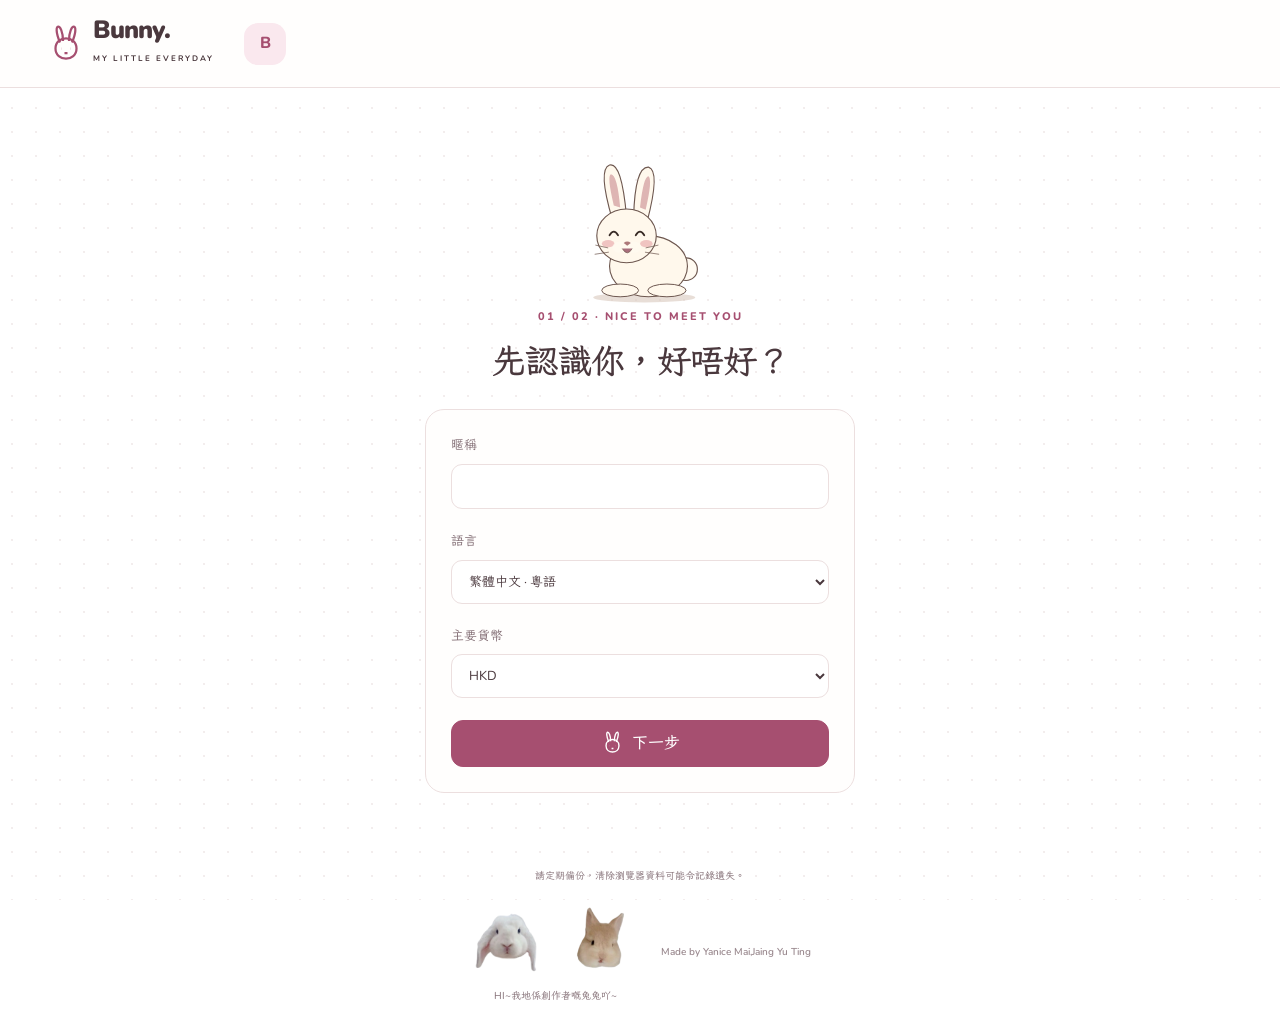
==== commit 2c90ec82: "Add files via upload" ====
--- a/index.html
+++ b/index.html
@@ -13,5 +13,10 @@
 <script src="extras.js"></script>
 <script src="petting.js"></script>
 <script src="care.js"></script>
+<script src="bunny-life.js"></script>
+<script src="bunny-play.js"></script>
+<script src="bunny-polish.js"></script>
+<script src="home-today.js"></script>
+
 </body>
 </html>
--- a/style.css
+++ b/style.css
@@ -375,4 +375,420 @@
  .product input{width:55px;padding:8px}.product .money{font-size:12px}
  #toast{bottom:95px}
 }
-@media(prefers-reduced-motion:reduce){*{scroll-behavior:auto!important}}+@media(prefers-reduced-motion:reduce){*{scroll-behavior:auto!important}}
+/* 兔兔對話區：兔兔＋對話泡泡一行，好感度條另起一行 */
+.companion {
+  display: grid;
+  grid-template-columns: 96px minmax(0, 1fr);
+  grid-template-areas:
+    "pet talk"
+    "meter meter";
+  align-items: center;
+  gap: 14px 16px;
+  padding: 18px 20px;
+  border: 1px solid var(--line);
+  border-radius: 18px;
+}
+.companion > svg.rabbit {
+  grid-area: pet;
+  width: 96px;
+  margin: 0;
+}
+/* 真正的對話泡泡，小尾巴指向兔兔 */
+.companion > div {
+  grid-area: talk;
+  position: relative;
+  min-width: 0;
+  padding: 12px 15px;
+  background: var(--paper);
+  border: 1px solid var(--line);
+  border-radius: 16px;
+}
+.companion > div::before {
+  content: "";
+  position: absolute;
+  left: -7px;
+  top: 50%;
+  width: 12px;
+  height: 12px;
+  background: var(--paper);
+  border-left: 1px solid var(--line);
+  border-bottom: 1px solid var(--line);
+  transform: translateY(-50%) rotate(45deg);
+}
+.companion > div strong {
+  display: block;
+  margin-bottom: 3px;
+  font-size: 12px;
+}
+.companion > div p {
+  margin: 0;
+  font-size: 13px;
+  line-height: 1.8;
+  overflow-wrap: anywhere;
+}
+/* 提示框在對話區內改成一條橫向好感度列 */
+.companion > .bp-hint {
+  grid-area: meter;
+  display: flex;
+  align-items: center;
+  gap: 14px;
+  width: 100%;
+  margin: 0;
+  padding: 8px 14px;
+  border-width: 1px;
+  box-shadow: none;
+  text-align: left;
+}
+.companion > .bp-hint::before,
+.companion > .bp-hint small {
+  display: none;
+}
+.companion > .bp-hint strong {
+  font-size: 14px;
+  white-space: nowrap;
+}
+.companion > .bp-hint .bp-meter {
+  flex: 1;
+  min-width: 0;
+  margin: 0;
+}
+.companion > .bp-hint .bp-meter-label {
+  justify-content: flex-start;
+}
+/* 兔兔換對白時泡泡輕輕彈一下 */
+.companion > div.bp-said {
+  animation: companion-pop .45s ease;
+}
+@keyframes companion-pop {
+  40% { transform: scale(1.03); }
+}
+@media (max-width: 760px) {
+  .companion {
+    grid-template-columns: 72px minmax(0, 1fr);
+    gap: 10px 12px;
+    padding: 14px;
+  }
+  .companion > svg.rabbit {
+    width: 72px;
+  }
+  .companion > .bp-hint {
+    flex-wrap: wrap;
+    gap: 4px 10px;
+  }
+}
+@media (prefers-reduced-motion: reduce) {
+  .companion > div.bp-said {
+    animation: none;
+  }
+}
+/* ==================================================
+   首頁兔兔：直接融入粉色背景，取消內層遊戲框
+   對應目前 bunny-play.js 的 hp-* 元件
+   ================================================== */
+
+/* 整片粉色歡迎區 */
+#content .hero.hp-integrated {
+  display: grid;
+  grid-template-columns: minmax(0, 0.95fr) minmax(0, 1.2fr);
+  align-items: center;
+  gap: 16px;
+
+  min-height: 440px;
+  padding: 38px 36px 30px;
+
+  background: var(--soft, #fae8ee);
+  border: 0;
+  border-radius: 30px;
+  box-shadow: none;
+  overflow: hidden;
+}
+
+/* 左邊文字 */
+#content .hero.hp-integrated > div:first-child {
+  position: relative;
+  z-index: 1;
+  padding: 5px 0 15px 8px;
+}
+
+#content .hero.hp-integrated h1 {
+  margin: 17px 0 15px;
+  font-size: clamp(28px, 3vw, 39px);
+  line-height: 1.4;
+}
+
+#content .hero.hp-integrated > div:first-child > p {
+  max-width: 390px;
+  margin-bottom: 0;
+  font-size: 15px;
+  line-height: 2;
+}
+
+#content .hero.hp-integrated .tag {
+  padding: 0;
+  background: transparent;
+  color: var(--accent);
+  font-size: 10px;
+  letter-spacing: 2px;
+}
+
+#content .hero.hp-integrated .hero-actions {
+  margin-top: 25px;
+  gap: 17px;
+}
+
+#content .hero.hp-integrated .hero-actions .primary {
+  min-height: 48px;
+  padding: 11px 20px;
+  border-radius: 16px;
+}
+
+/* 取消小房間的外框、底色、內邊距 */
+#content .hero.hp-integrated .hp-room {
+  position: relative;
+  width: 100%;
+  min-width: 0;
+  max-width: none;
+  margin: 0;
+  padding: 0;
+
+  background: transparent !important;
+  border: 0 !important;
+  border-radius: 0 !important;
+  box-shadow: none !important;
+}
+
+/* 不再像另一個模組般顯示標題列 */
+#content .hero.hp-integrated .hp-room-heading {
+  justify-content: center;
+  padding: 0;
+  margin: 0 0 -10px;
+}
+
+#content .hero.hp-integrated .hp-room-heading strong {
+  color: var(--accent);
+  font-size: 16px;
+  letter-spacing: 1px;
+}
+
+#content .hero.hp-integrated .hp-room-heading small {
+  display: none;
+}
+
+/* 場景與粉色背景完全連成一片 */
+#content .hero.hp-integrated .hp-world {
+  display: block;
+  width: 100%;
+  height: auto;
+  aspect-ratio: 500 / 265;
+
+  background: transparent !important;
+  border: 0 !important;
+  border-radius: 0 !important;
+
+  /* 留一點空間給跳躍及動耳仔 */
+  overflow: visible;
+}
+
+/* 移除原本整片奶油色牆面 */
+#content .hero.hp-integrated .hp-world > rect:first-child {
+  fill: transparent;
+}
+
+/* 移除地板和地板分界線 */
+#content .hero.hp-integrated .hp-world > path {
+  display: none;
+}
+
+/* 移除地毯，保留兔兔腳下的影子 */
+#content .hero.hp-integrated
+.hp-world > ellipse:not([data-hp-shadow]) {
+  display: none;
+}
+
+/* 窗戶降低存在感，不要像另一個小房間 */
+#content .hero.hp-integrated .hp-world > rect:not(:first-child) {
+  opacity: 0.38;
+}
+
+#content .hero.hp-integrated .hp-world > circle {
+  opacity: 0.5;
+}
+
+/* 放大兔兔：
+   只放大兔子本身，原有追球及走動座標繼續使用 */
+#content .hero.hp-integrated svg[data-hp-pet] {
+  transform-box: fill-box;
+  transform-origin: center bottom;
+  transform: scale(1.4);
+  filter: drop-shadow(0 5px 3px #8653640a);
+}
+
+/* 腳下影子柔和一點 */
+#content .hero.hp-integrated [data-hp-shadow] {
+  opacity: 0.1;
+}
+
+/* 梳子稍微放大，放大的兔兔梳毛時也看得清楚 */
+#content .hero.hp-integrated [data-hp-brush] > rect,
+#content .hero.hp-integrated [data-hp-brush] > path {
+  stroke-width: 2;
+}
+
+/* 互動入口直接放在粉色背景上 */
+#content .hero.hp-integrated .hp-actions {
+  display: flex;
+  justify-content: center;
+  flex-wrap: wrap;
+  gap: 5px 10px;
+
+  margin: -2px 0 0;
+  padding: 0;
+}
+
+#content .hero.hp-integrated .hp-actions button {
+  flex: 0 1 auto;
+  min-width: 68px;
+  min-height: 42px;
+  padding: 8px 11px;
+
+  background: transparent;
+  color: var(--accent);
+
+  border: 1px solid transparent;
+  border-radius: 20px;
+  box-shadow: none;
+
+  font-size: 13px;
+  font-weight: 700;
+}
+
+#content .hero.hp-integrated .hp-actions button:hover {
+  background: #ffffff80;
+  border-color: #ffffffa0;
+}
+
+#content .hero.hp-integrated .hp-actions button:active {
+  background: #ffffffb0;
+}
+
+#content .hero.hp-integrated .hp-actions button:disabled {
+  opacity: 0.4;
+}
+
+/* 兔兔說話直接在背景上，不加另一個氣泡框 */
+#content .hero.hp-integrated .hp-line {
+  max-width: 370px;
+  min-height: 48px;
+  margin: 10px auto 0;
+  padding: 0 12px;
+
+  background: transparent;
+  border: 0;
+  box-shadow: none;
+
+  color: var(--ink);
+  font-size: 14px;
+  line-height: 1.8;
+  text-align: center;
+}
+
+/* 保留清楚的觸摸提示，但不再增加一個框 */
+#content .hero.hp-integrated .hp-touch {
+  display: block;
+  width: fit-content;
+  max-width: 100%;
+  min-height: 36px;
+  margin: 3px auto 0;
+  padding: 5px 10px;
+
+  background: transparent;
+  border: 0;
+  border-radius: 12px;
+  box-shadow: none;
+
+  color: var(--accent);
+  font-size: 12px;
+  text-decoration: underline;
+  text-decoration-style: dotted;
+  text-underline-offset: 5px;
+}
+
+#content .hero.hp-integrated .hp-touch:hover {
+  background: #ffffff60;
+}
+
+/* 平板 */
+@media (min-width: 761px) and (max-width: 1050px) {
+  #content .hero.hp-integrated {
+    grid-template-columns: minmax(0, 0.9fr) minmax(0, 1.1fr);
+    min-height: 390px;
+    padding: 30px 24px;
+  }
+
+  #content .hero.hp-integrated > div:first-child > p {
+    font-size: 14px;
+  }
+}
+
+/* 手機：同一片粉色背景，文字在上、放大兔兔在下 */
+@media (max-width: 760px) {
+  #content .hero.hp-integrated {
+    grid-template-columns: minmax(0, 1fr);
+    min-height: 0;
+    gap: 14px;
+    padding: 27px 21px 23px;
+    border-radius: 25px;
+  }
+
+  #content .hero.hp-integrated > div:first-child {
+    padding: 0;
+  }
+
+  #content .hero.hp-integrated h1 {
+    margin: 14px 0 12px;
+    font-size: 30px;
+  }
+
+  #content .hero.hp-integrated > div:first-child > p {
+    max-width: none;
+    font-size: 14px;
+    line-height: 1.9;
+  }
+
+  #content .hero.hp-integrated .hero-actions {
+    margin-top: 20px;
+  }
+
+  #content .hero.hp-integrated .hp-room {
+    max-width: 500px;
+    justify-self: center;
+    margin-top: 5px;
+  }
+
+  #content .hero.hp-integrated .hp-room-heading {
+    margin-bottom: 0;
+  }
+
+  #content .hero.hp-integrated svg[data-hp-pet] {
+    transform: scale(1.4);
+  }
+
+  #content .hero.hp-integrated .hp-actions {
+    gap: 4px;
+    margin-top: 0;
+  }
+
+  #content .hero.hp-integrated .hp-actions button {
+    min-width: 62px;
+    min-height: 44px;
+    padding: 8px 9px;
+    font-size: 13px;
+  }
+
+  #content .hero.hp-integrated .hp-line {
+    max-width: 340px;
+    margin-top: 9px;
+    font-size: 13px;
+  }
+}
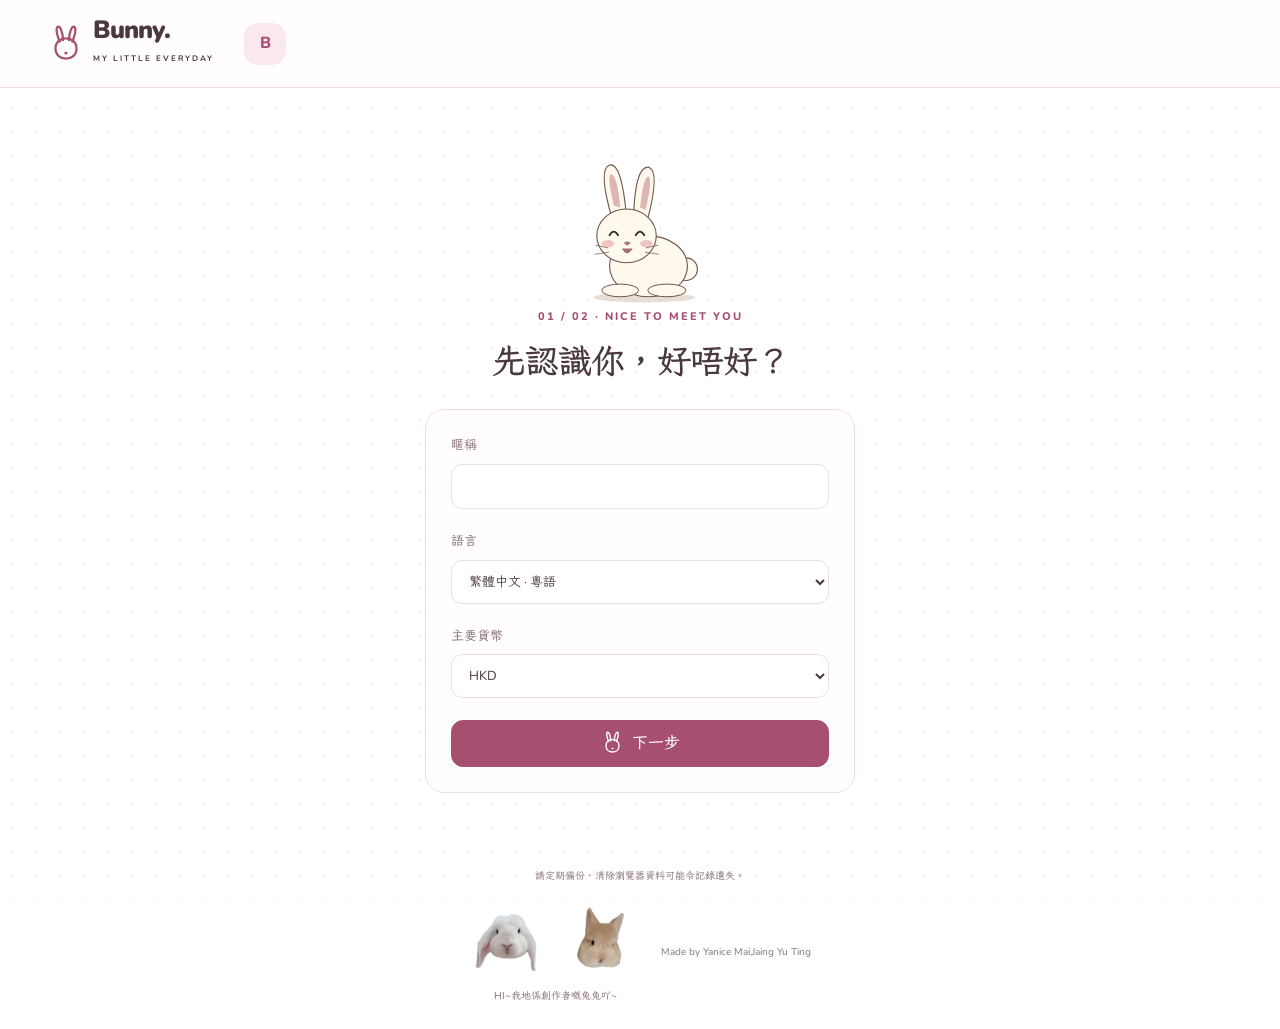
==== commit f95e7d29: "Add files via upload" ====
--- a/index.html
+++ b/index.html
@@ -7,16 +7,20 @@
   <title>Bunny accounting</title>
   <link rel="stylesheet" href="style.css">
 </head>
+
 <body data-page="home">
   <div id="app">正在翻開你的兔兔手帳……</div>
-<script src="app.js"></script>
-<script src="extras.js"></script>
-<script src="petting.js"></script>
-<script src="care.js"></script>
-<script src="bunny-life.js"></script>
-<script src="bunny-play.js"></script>
-<script src="bunny-polish.js"></script>
-<script src="home-today.js"></script>
 
+  <script src="app.js"></script>
+  <script src="extras.js"></script>
+  <script src="petting.js"></script>
+  <script src="care.js"></script>
+  <script src="bunny-life.js"></script>
+  <script src="bunny-play.js"></script>
+  <script src="bunny-polish.js"></script>
+  <script src="home-today.js"></script>
+
+  <!-- 首頁只使用這個統一遊戲入口 -->
+  <script src="games-entry.js"></script>
 </body>
-</html>+</html>
--- a/style.css
+++ b/style.css
@@ -482,313 +482,601 @@
     animation: none;
   }
 }
-/* ==================================================
-   首頁兔兔：直接融入粉色背景，取消內層遊戲框
-   對應目前 bunny-play.js 的 hp-* 元件
-   ================================================== */
-
-/* 整片粉色歡迎區 */
-#content .hero.hp-integrated {
-  display: grid;
-  grid-template-columns: minmax(0, 0.95fr) minmax(0, 1.2fr);
+/* 手機首頁：歡迎文字 → 兔兔 → 餵食與好感度 */
+@media (max-width: 760px) {
+  body[data-page="home"] .hero.bh-open {
+    display: flex;
+    flex-direction: column;
+    align-items: stretch;
+    gap: 16px;
+  }
+  /*
+   * 讓左側文字區裡的內容參與排列，
+   * 才能把餵食區單獨移到兔兔下面。
+   */
+  body[data-page="home"] .hero.bh-open > div:first-child {
+    display: contents;
+  }
+  /* 歡迎文字及新增記帳按鈕在最上面 */
+  body[data-page="home"] .hero.bh-open > div:first-child > * {
+    order: 0;
+  }
+  /* 兔兔在餵食區上方 */
+  body[data-page="home"] .hero.bh-open > .bh-stage {
+    order: 1;
+    width: 100%;
+    max-width: 490px;
+    align-self: center;
+    margin: 0;
+  }
+  /* 餵食及好感度移到兔兔下面 */
+  body[data-page="home"] .hero.bh-open #rabbitCarePanel {
+    order: 2;
+    width: 100%;
+    margin: 0;
+    padding-top: 16px;
+  }
+}
+/* ========================================
+   手機首頁：緊湊版兔兔卡片
+   覆蓋動態腳本加入的舊間距
+======================================== */
+@media (max-width: 760px) {
+
+  /* 整體頁面減少外側空白 */
+  body[data-page="home"] main {
+    padding: 16px 12px 26px;
+  }
+
+  body[data-page="home"] .hero.bh-open {
+    position: relative;
+    display: flex !important;
+    flex-direction: column;
+    align-items: stretch;
+
+    /* 取消之前 100px、152px 等頂部預留 */
+    padding: 14px !important;
+    gap: 0 !important;
+
+    margin-bottom: 20px;
+    border-radius: 21px;
+    overflow: hidden;
+  }
+
+  /* 拆開原本左側容器，分別排列文字與餵食區 */
+  body[data-page="home"] .hero.bh-open > div:first-child {
+    display: contents;
+  }
+
+  /* 歡迎區的小英文標籤在手機隱藏 */
+  body[data-page="home"]
+  .hero.bh-open > div:first-child > .tag {
+    display: none;
+  }
+
+  /* ---------- 互動圖標：右上角一排 ---------- */
+
+  body[data-page="home"] .hero.bh-open .bh-actions {
+    position: absolute !important;
+    top: 9px !important;
+    right: 12px !important;
+
+    display: flex;
+    flex-wrap: nowrap;
+    justify-content: flex-end;
+    gap: 5px !important;
+    margin: 0 !important;
+    z-index: 4;
+  }
+
+  body[data-page="home"] .hero.bh-open .bh-actions button {
+    width: 44px !important;
+    height: 44px !important;
+    min-height: 44px !important;
+    padding: 4px !important;
+  }
+
+  body[data-page="home"] .hero.bh-open .bh-actions button svg {
+    width: 35px !important;
+    height: 35px !important;
+  }
+
+  /* ---------- 今日收支：回到正常排版 ---------- */
+
+  body[data-page="home"] .hero.bh-open > .ht-summary {
+    position: static !important;
+    order: 0;
+
+    display: grid !important;
+    grid-template-columns: minmax(0, 1fr) minmax(0, 1fr);
+
+    width: 100%;
+    max-width: none !important;
+
+    /* 只預留上方一排圖標的空間 */
+    margin: 46px 0 14px !important;
+    padding: 0 2px 13px;
+    gap: 12px !important;
+
+    border-bottom: 1px dashed #b8819640;
+  }
+
+  body[data-page="home"] .ht-item {
+    min-width: 0;
+  }
+
+  body[data-page="home"] .ht-item span {
+    font-size: 11px;
+    line-height: 1.5;
+  }
+
+  body[data-page="home"] .ht-item strong {
+    margin-top: 3px;
+    font-size: clamp(18px, 5.2vw, 23px) !important;
+    line-height: 1.3;
+    overflow-wrap: anywhere;
+  }
+
+  /* ---------- 歡迎文字：收緊上下間距 ---------- */
+
+  body[data-page="home"]
+  .hero.bh-open > div:first-child > h1 {
+    order: 1;
+    margin: 0 2px 6px !important;
+    font-size: 25px !important;
+    line-height: 1.35;
+  }
+
+  body[data-page="home"]
+  .hero.bh-open > div:first-child > p {
+    order: 1;
+    max-width: none;
+    margin: 0 2px 10px !important;
+
+    font-size: 12px !important;
+    line-height: 1.7 !important;
+  }
+
+  body[data-page="home"] .hero.bh-open .hero-actions {
+    order: 1;
+    gap: 12px;
+    margin: 0 2px 4px !important;
+  }
+
+  body[data-page="home"] .hero-actions .primary {
+    min-height: 42px;
+    padding: 8px 13px;
+    font-size: 13px;
+  }
+
+  body[data-page="home"] .hero-actions > a {
+    font-size: 12px;
+  }
+
+  /* ---------- 兔兔：保留大小，移除多餘空白 ---------- */
+
+  body[data-page="home"] .hero.bh-open > .bh-stage {
+    position: static !important;
+    order: 2;
+
+    width: 100% !important;
+    max-width: 460px !important;
+    min-height: 0 !important;
+
+    align-self: center;
+    margin: 0 !important;
+    padding: 0 !important;
+  }
+
+  body[data-page="home"] .bh-stage .bh-world {
+    display: block;
+    width: 100%;
+    height: auto;
+
+    /* 原 SVG 上方有空間，稍微向文字區靠近 */
+    margin: -10px 0 -5px;
+  }
+
+  body[data-page="home"] .hero.bh-open .bh-line {
+    max-width: none !important;
+    min-height: 0 !important;
+    margin: 0 !important;
+    padding: 0 8px !important;
+
+    font-size: 12px !important;
+    line-height: 1.65 !important;
+  }
+
+  body[data-page="home"] .bh-meta {
+    gap: 3px 10px;
+    margin: 4px 0 10px !important;
+    font-size: 10px;
+  }
+
+  body[data-page="home"] .bh-meta button {
+    min-height: 32px;
+    padding: 3px 5px;
+    font-size: 11px;
+  }
+
+  /* ---------- 餵食：緊接兔兔下方 ---------- */
+
+  body[data-page="home"]
+  .hero.bh-open #rabbitCarePanel {
+    order: 3;
+
+    width: 100%;
+    max-width: none;
+    min-width: 0;
+
+    margin: 0 !important;
+    padding: 12px 0 0 !important;
+
+    border: 0;
+    border-top: 1px dashed #b8819640;
+    border-radius: 0;
+    background: transparent;
+    box-shadow: none;
+  }
+
+  body[data-page="home"] .rabbit-care-header {
+    margin-bottom: 8px;
+    gap: 6px;
+  }
+
+  body[data-page="home"] .rabbit-care-header h2 {
+    font-size: 14px;
+  }
+
+  body[data-page="home"] .rabbit-care-level,
+  body[data-page="home"] .rabbit-care-numbers {
+    font-size: 11px;
+  }
+
+  body[data-page="home"] .rabbit-care-track {
+    height: 6px;
+    margin: 8px 0 10px;
+  }
+
+  body[data-page="home"] .rc-foods {
+    grid-template-columns: repeat(3, minmax(0, 1fr));
+    gap: 7px;
+  }
+
+  body[data-page="home"] .rc-food {
+    min-height: 88px !important;
+    padding: 7px 3px !important;
+    gap: 2px;
+    border-radius: 12px;
+  }
+
+  body[data-page="home"] .rc-food svg {
+    width: 37px;
+    height: 37px;
+  }
+
+  body[data-page="home"] .rc-food strong {
+    font-size: 11px;
+    line-height: 1.5;
+    overflow-wrap: anywhere;
+  }
+
+  body[data-page="home"] .rc-food small {
+    font-size: 10px;
+  }
+
+  body[data-page="home"] .hero .rabbit-care-message {
+    margin: 8px 0 0 !important;
+    font-size: 11px !important;
+    line-height: 1.65 !important;
+  }
+
+  body[data-page="home"] .rc-rules {
+    margin-top: 8px;
+    font-size: 10px;
+  }
+
+  /* ---------- 粉色卡片下面的統計也收緊 ---------- */
+
+  body[data-page="home"] .metrics {
+    gap: 16px 0;
+    padding: 17px 0;
+    margin-bottom: 20px;
+  }
+
+  body[data-page="home"] .metric strong {
+    font-size: 21px;
+  }
+
+  body[data-page="home"] .layout {
+    gap: 18px;
+  }
+}
+/* 手機首頁：左側今日收支＋記帳，右側 2×2 互動圖標 */
+@media (max-width: 760px) {
+
+  body[data-page="home"] .hero.bh-open {
+    position: relative;
+    display: flex !important;
+    flex-direction: column;
+    align-items: stretch;
+    padding: 16px 14px !important;
+    gap: 0 !important;
+    overflow: hidden;
+  }
+
+  /* 讓歡迎文字、記帳按鈕和餵食區可以分開排序 */
+  body[data-page="home"]
+  .hero.bh-open > div:first-child {
+    display: contents !important;
+  }
+
+  body[data-page="home"]
+  .hero.bh-open > div:first-child > .tag {
+    display: none !important;
+  }
+
+  /* ---------- 右上角：四個圖標排成兩行 ---------- */
+
+  body[data-page="home"]
+  .hero.bh-open .bh-actions {
+    position: absolute !important;
+    top: 12px !important;
+    right: 12px !important;
+
+    display: grid !important;
+    grid-template-columns: repeat(2, 44px) !important;
+    grid-template-rows: repeat(2, 44px);
+    gap: 3px 5px !important;
+
+    width: 93px !important;
+    margin: 0 !important;
+    padding: 0 !important;
+    z-index: 5;
+  }
+
+  body[data-page="home"]
+  .hero.bh-open .bh-actions button {
+    display: grid;
+    place-items: center;
+    width: 44px !important;
+    height: 44px !important;
+    min-height: 44px !important;
+    margin: 0 !important;
+    padding: 4px !important;
+    border-radius: 12px;
+  }
+
+  body[data-page="home"]
+  .hero.bh-open .bh-actions button svg {
+    width: 35px !important;
+    height: 35px !important;
+  }
+
+  /* 手機不彈出懸浮標籤，避免遮住第二行圖標 */
+  body[data-page="home"]
+  .hero.bh-open .bh-actions button::after {
+    display: none !important;
+  }
+
+  /* ---------- 左上角：今日支出、今日入賬 ---------- */
+
+  body[data-page="home"]
+  .hero.bh-open > .ht-summary {
+    position: static !important;
+    order: 0 !important;
+
+    display: grid !important;
+    grid-template-columns: repeat(2, minmax(0, 1fr));
+    align-items: start;
+
+    /* 右側保留給 2×2 圖標 */
+    width: calc(100% - 104px) !important;
+    max-width: none !important;
+    min-height: 45px;
+
+    margin: 0 !important;
+    padding: 0 !important;
+    gap: 9px !important;
+    border: 0 !important;
+  }
+
+  body[data-page="home"] .ht-summary .ht-item {
+    min-width: 0;
+  }
+
+  body[data-page="home"] .ht-summary .ht-item span {
+    font-size: 11px !important;
+    line-height: 1.5;
+  }
+
+  body[data-page="home"] .ht-summary .ht-item strong {
+    margin-top: 3px;
+    font-size: clamp(14px, 4vw, 20px) !important;
+    line-height: 1.25;
+    letter-spacing: -.4px;
+    overflow-wrap: anywhere;
+  }
+
+  /* ---------- 今日收支下面：新增記帳、生活圈 ---------- */
+
+  body[data-page="home"]
+  .hero.bh-open > div:first-child > .hero-actions {
+    order: 1 !important;
+
+    display: flex;
+    align-items: center;
+    flex-wrap: wrap;
+
+    width: calc(100% - 104px) !important;
+    min-height: 43px;
+    margin: 7px 0 0 !important;
+    padding: 0 !important;
+    gap: 5px 9px !important;
+  }
+
+  body[data-page="home"]
+  .hero.bh-open .hero-actions .primary {
+    min-height: 38px !important;
+    padding: 7px 9px !important;
+    gap: 5px;
+    font-size: 12px !important;
+    border-radius: 11px;
+  }
+
+  body[data-page="home"]
+  .hero.bh-open .hero-actions .primary svg {
+    width: 17px;
+    height: 19px;
+  }
+
+  body[data-page="home"]
+  .hero.bh-open .hero-actions > a {
+    font-size: 11px !important;
+    white-space: nowrap;
+  }
+
+  /* ---------- 歡迎文字：排在頂部操作區下面 ---------- */
+
+  body[data-page="home"]
+  .hero.bh-open > div:first-child > h1 {
+    order: 2 !important;
+    margin: 12px 0 3px !important;
+    font-size: 23px !important;
+    line-height: 1.35 !important;
+  }
+
+  body[data-page="home"]
+  .hero.bh-open > div:first-child > p {
+    order: 3 !important;
+    margin: 0 !important;
+    padding: 0 !important;
+    max-width: none;
+    font-size: 12px !important;
+    line-height: 1.6 !important;
+  }
+
+  /* ---------- 兔兔：緊貼歡迎文字 ---------- */
+
+  body[data-page="home"]
+  .hero.bh-open > .bh-stage {
+    position: static !important;
+    order: 4 !important;
+
+    width: 100% !important;
+    max-width: 460px !important;
+    min-height: 0 !important;
+
+    align-self: center;
+    margin: 0 !important;
+    padding: 0 !important;
+  }
+
+  /*
+   * SVG 本身上方有透明空白，
+   * 向上收 22px，縮短文字與兔兔的視覺距離。
+   */
+  body[data-page="home"]
+  .hero.bh-open .bh-world {
+    display: block;
+    width: 100%;
+    height: auto;
+    margin: -22px 0 -6px !important;
+    pointer-events: none;
+  }
+
+  /* 兔兔本體仍然可點擊、拖動撫摸 */
+  body[data-page="home"]
+  .hero.bh-open .bh-world [data-bh-pet] {
+    pointer-events: auto;
+  }
+
+  body[data-page="home"]
+  .hero.bh-open .bh-line {
+    min-height: 0 !important;
+    margin: 0 !important;
+    padding: 0 5px !important;
+    font-size: 12px !important;
+    line-height: 1.65 !important;
+  }
+
+  body[data-page="home"]
+  .hero.bh-open .bh-meta {
+    gap: 3px 9px;
+    margin: 3px 0 9px !important;
+  }
+
+  /* ---------- 好感度和餵食仍放兔兔下面 ---------- */
+
+  body[data-page="home"]
+  .hero.bh-open #rabbitCarePanel {
+    order: 5 !important;
+    width: 100%;
+    margin: 0 !important;
+    padding: 11px 0 0 !important;
+    border-top: 1px dashed #b8819640;
+  }
+}
+/* 統一遊戲入口：直接排在「叫兔兔」下面 */
+body[data-page="home"] .hero.bh-open .bh-actions {
+  display: grid !important;
+  grid-template-columns: repeat(4, 49px) !important;
+  grid-template-rows: auto auto !important;
   align-items: center;
-  gap: 16px;
-
-  min-height: 440px;
-  padding: 38px 36px 30px;
-
-  background: var(--soft, #fae8ee);
-  border: 0;
-  border-radius: 30px;
-  box-shadow: none;
-  overflow: hidden;
-}
-
-/* 左邊文字 */
-#content .hero.hp-integrated > div:first-child {
-  position: relative;
-  z-index: 1;
-  padding: 5px 0 15px 8px;
-}
-
-#content .hero.hp-integrated h1 {
-  margin: 17px 0 15px;
-  font-size: clamp(28px, 3vw, 39px);
-  line-height: 1.4;
-}
-
-#content .hero.hp-integrated > div:first-child > p {
-  max-width: 390px;
-  margin-bottom: 0;
-  font-size: 15px;
-  line-height: 2;
-}
-
-#content .hero.hp-integrated .tag {
-  padding: 0;
-  background: transparent;
-  color: var(--accent);
-  font-size: 10px;
-  letter-spacing: 2px;
-}
-
-#content .hero.hp-integrated .hero-actions {
-  margin-top: 25px;
-  gap: 17px;
-}
-
-#content .hero.hp-integrated .hero-actions .primary {
-  min-height: 48px;
-  padding: 11px 20px;
-  border-radius: 16px;
-}
-
-/* 取消小房間的外框、底色、內邊距 */
-#content .hero.hp-integrated .hp-room {
-  position: relative;
-  width: 100%;
-  min-width: 0;
-  max-width: none;
+  gap: 6px 9px !important;
+}
+
+body[data-page="home"]
+.hero.bh-open .bh-actions > .games-entry {
+  position: static !important;
+  inset: auto !important;
+
+  grid-column: 4;
+  grid-row: 2;
+  justify-self: end;
+
+  display: flex;
+  align-items: center;
+  justify-content: center;
+  gap: 5px;
+
+  width: max-content;
+  min-width: 84px;
+  min-height: 36px;
   margin: 0;
-  padding: 0;
-
-  background: transparent !important;
-  border: 0 !important;
-  border-radius: 0 !important;
-  box-shadow: none !important;
-}
-
-/* 不再像另一個模組般顯示標題列 */
-#content .hero.hp-integrated .hp-room-heading {
-  justify-content: center;
-  padding: 0;
-  margin: 0 0 -10px;
-}
-
-#content .hero.hp-integrated .hp-room-heading strong {
-  color: var(--accent);
-  font-size: 16px;
-  letter-spacing: 1px;
-}
-
-#content .hero.hp-integrated .hp-room-heading small {
-  display: none;
-}
-
-/* 場景與粉色背景完全連成一片 */
-#content .hero.hp-integrated .hp-world {
-  display: block;
-  width: 100%;
-  height: auto;
-  aspect-ratio: 500 / 265;
-
-  background: transparent !important;
-  border: 0 !important;
-  border-radius: 0 !important;
-
-  /* 留一點空間給跳躍及動耳仔 */
-  overflow: visible;
-}
-
-/* 移除原本整片奶油色牆面 */
-#content .hero.hp-integrated .hp-world > rect:first-child {
-  fill: transparent;
-}
-
-/* 移除地板和地板分界線 */
-#content .hero.hp-integrated .hp-world > path {
-  display: none;
-}
-
-/* 移除地毯，保留兔兔腳下的影子 */
-#content .hero.hp-integrated
-.hp-world > ellipse:not([data-hp-shadow]) {
-  display: none;
-}
-
-/* 窗戶降低存在感，不要像另一個小房間 */
-#content .hero.hp-integrated .hp-world > rect:not(:first-child) {
-  opacity: 0.38;
-}
-
-#content .hero.hp-integrated .hp-world > circle {
-  opacity: 0.5;
-}
-
-/* 放大兔兔：
-   只放大兔子本身，原有追球及走動座標繼續使用 */
-#content .hero.hp-integrated svg[data-hp-pet] {
-  transform-box: fill-box;
-  transform-origin: center bottom;
-  transform: scale(1.4);
-  filter: drop-shadow(0 5px 3px #8653640a);
-}
-
-/* 腳下影子柔和一點 */
-#content .hero.hp-integrated [data-hp-shadow] {
-  opacity: 0.1;
-}
-
-/* 梳子稍微放大，放大的兔兔梳毛時也看得清楚 */
-#content .hero.hp-integrated [data-hp-brush] > rect,
-#content .hero.hp-integrated [data-hp-brush] > path {
-  stroke-width: 2;
-}
-
-/* 互動入口直接放在粉色背景上 */
-#content .hero.hp-integrated .hp-actions {
-  display: flex;
-  justify-content: center;
-  flex-wrap: wrap;
-  gap: 5px 10px;
-
-  margin: -2px 0 0;
-  padding: 0;
-}
-
-#content .hero.hp-integrated .hp-actions button {
-  flex: 0 1 auto;
-  min-width: 68px;
-  min-height: 42px;
-  padding: 8px 11px;
-
-  background: transparent;
-  color: var(--accent);
-
-  border: 1px solid transparent;
-  border-radius: 20px;
-  box-shadow: none;
-
-  font-size: 13px;
-  font-weight: 700;
-}
-
-#content .hero.hp-integrated .hp-actions button:hover {
-  background: #ffffff80;
-  border-color: #ffffffa0;
-}
-
-#content .hero.hp-integrated .hp-actions button:active {
-  background: #ffffffb0;
-}
-
-#content .hero.hp-integrated .hp-actions button:disabled {
-  opacity: 0.4;
-}
-
-/* 兔兔說話直接在背景上，不加另一個氣泡框 */
-#content .hero.hp-integrated .hp-line {
-  max-width: 370px;
-  min-height: 48px;
-  margin: 10px auto 0;
-  padding: 0 12px;
-
-  background: transparent;
-  border: 0;
-  box-shadow: none;
-
-  color: var(--ink);
-  font-size: 14px;
-  line-height: 1.8;
-  text-align: center;
-}
-
-/* 保留清楚的觸摸提示，但不再增加一個框 */
-#content .hero.hp-integrated .hp-touch {
-  display: block;
-  width: fit-content;
-  max-width: 100%;
-  min-height: 36px;
-  margin: 3px auto 0;
-  padding: 5px 10px;
-
-  background: transparent;
-  border: 0;
+  padding: 5px 9px;
+
+  border: 1px solid #ffffffaa;
   border-radius: 12px;
-  box-shadow: none;
-
-  color: var(--accent);
-  font-size: 12px;
-  text-decoration: underline;
-  text-decoration-style: dotted;
-  text-underline-offset: 5px;
-}
-
-#content .hero.hp-integrated .hp-touch:hover {
-  background: #ffffff60;
-}
-
-/* 平板 */
-@media (min-width: 761px) and (max-width: 1050px) {
-  #content .hero.hp-integrated {
-    grid-template-columns: minmax(0, 0.9fr) minmax(0, 1.1fr);
-    min-height: 390px;
-    padding: 30px 24px;
-  }
-
-  #content .hero.hp-integrated > div:first-child > p {
-    font-size: 14px;
-  }
-}
-
-/* 手機：同一片粉色背景，文字在上、放大兔兔在下 */
+  background: var(--paper, #fffefd);
+  color: var(--accent, #a64f70);
+
+  font: 700 12px/1.4 var(--font, sans-serif);
+  text-decoration: none;
+  white-space: nowrap;
+}
+
+body[data-page="home"]
+.hero.bh-open .games-entry svg {
+  width: 24px;
+  height: 24px;
+  flex-shrink: 0;
+}
+
 @media (max-width: 760px) {
-  #content .hero.hp-integrated {
-    grid-template-columns: minmax(0, 1fr);
-    min-height: 0;
-    gap: 14px;
-    padding: 27px 21px 23px;
-    border-radius: 25px;
-  }
-
-  #content .hero.hp-integrated > div:first-child {
-    padding: 0;
-  }
-
-  #content .hero.hp-integrated h1 {
-    margin: 14px 0 12px;
-    font-size: 30px;
-  }
-
-  #content .hero.hp-integrated > div:first-child > p {
-    max-width: none;
-    font-size: 14px;
-    line-height: 1.9;
-  }
-
-  #content .hero.hp-integrated .hero-actions {
-    margin-top: 20px;
-  }
-
-  #content .hero.hp-integrated .hp-room {
-    max-width: 500px;
-    justify-self: center;
-    margin-top: 5px;
-  }
-
-  #content .hero.hp-integrated .hp-room-heading {
-    margin-bottom: 0;
-  }
-
-  #content .hero.hp-integrated svg[data-hp-pet] {
-    transform: scale(1.4);
-  }
-
-  #content .hero.hp-integrated .hp-actions {
-    gap: 4px;
-    margin-top: 0;
-  }
-
-  #content .hero.hp-integrated .hp-actions button {
-    min-width: 62px;
-    min-height: 44px;
-    padding: 8px 9px;
-    font-size: 13px;
-  }
-
-  #content .hero.hp-integrated .hp-line {
-    max-width: 340px;
-    margin-top: 9px;
-    font-size: 13px;
-  }
-}
+  body[data-page="home"] .hero.bh-open .bh-actions {
+    grid-template-columns: repeat(2, 44px) !important;
+    grid-template-rows: 44px 44px auto !important;
+    width: 93px !important;
+    gap: 5px !important;
+  }
+
+  body[data-page="home"]
+  .hero.bh-open .bh-actions > .games-entry {
+    grid-column: 1 / -1;
+    grid-row: 3;
+    justify-self: stretch;
+    min-width: 0;
+    width: 100%;
+  }
+}
